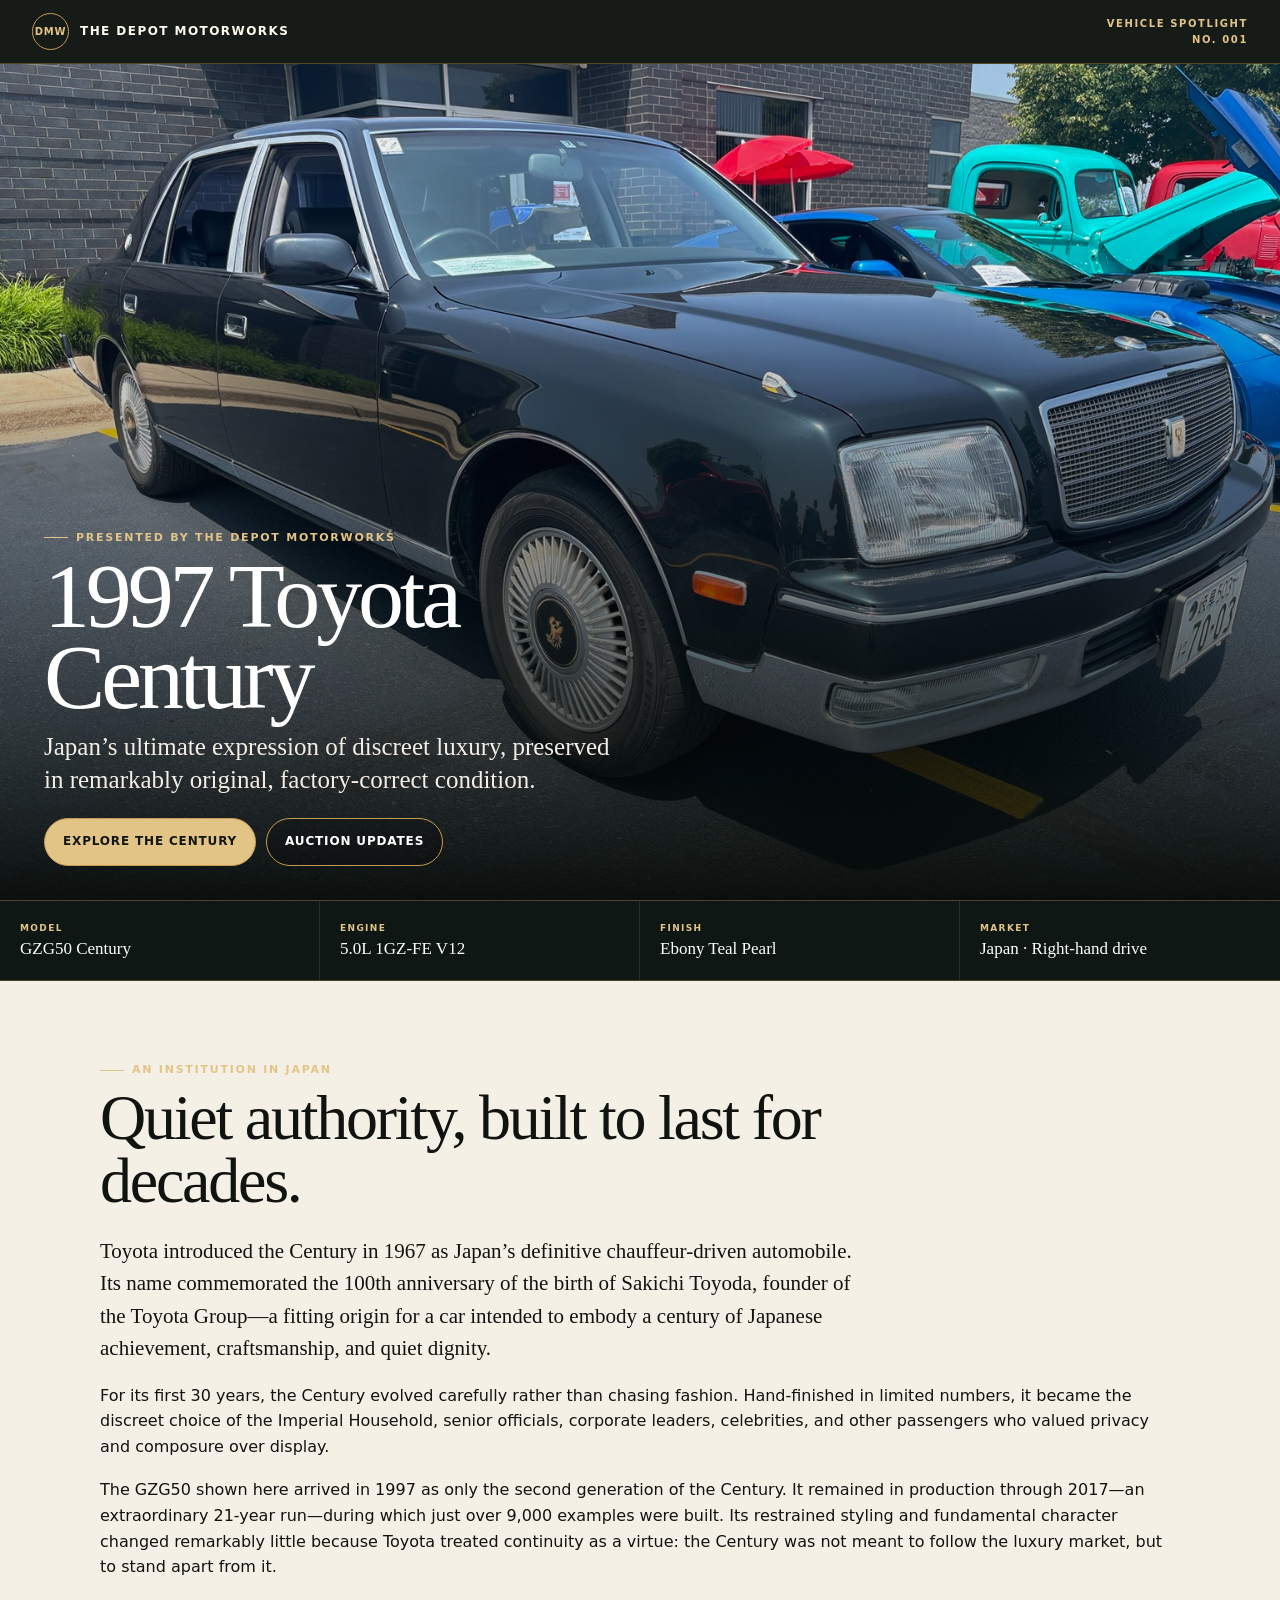
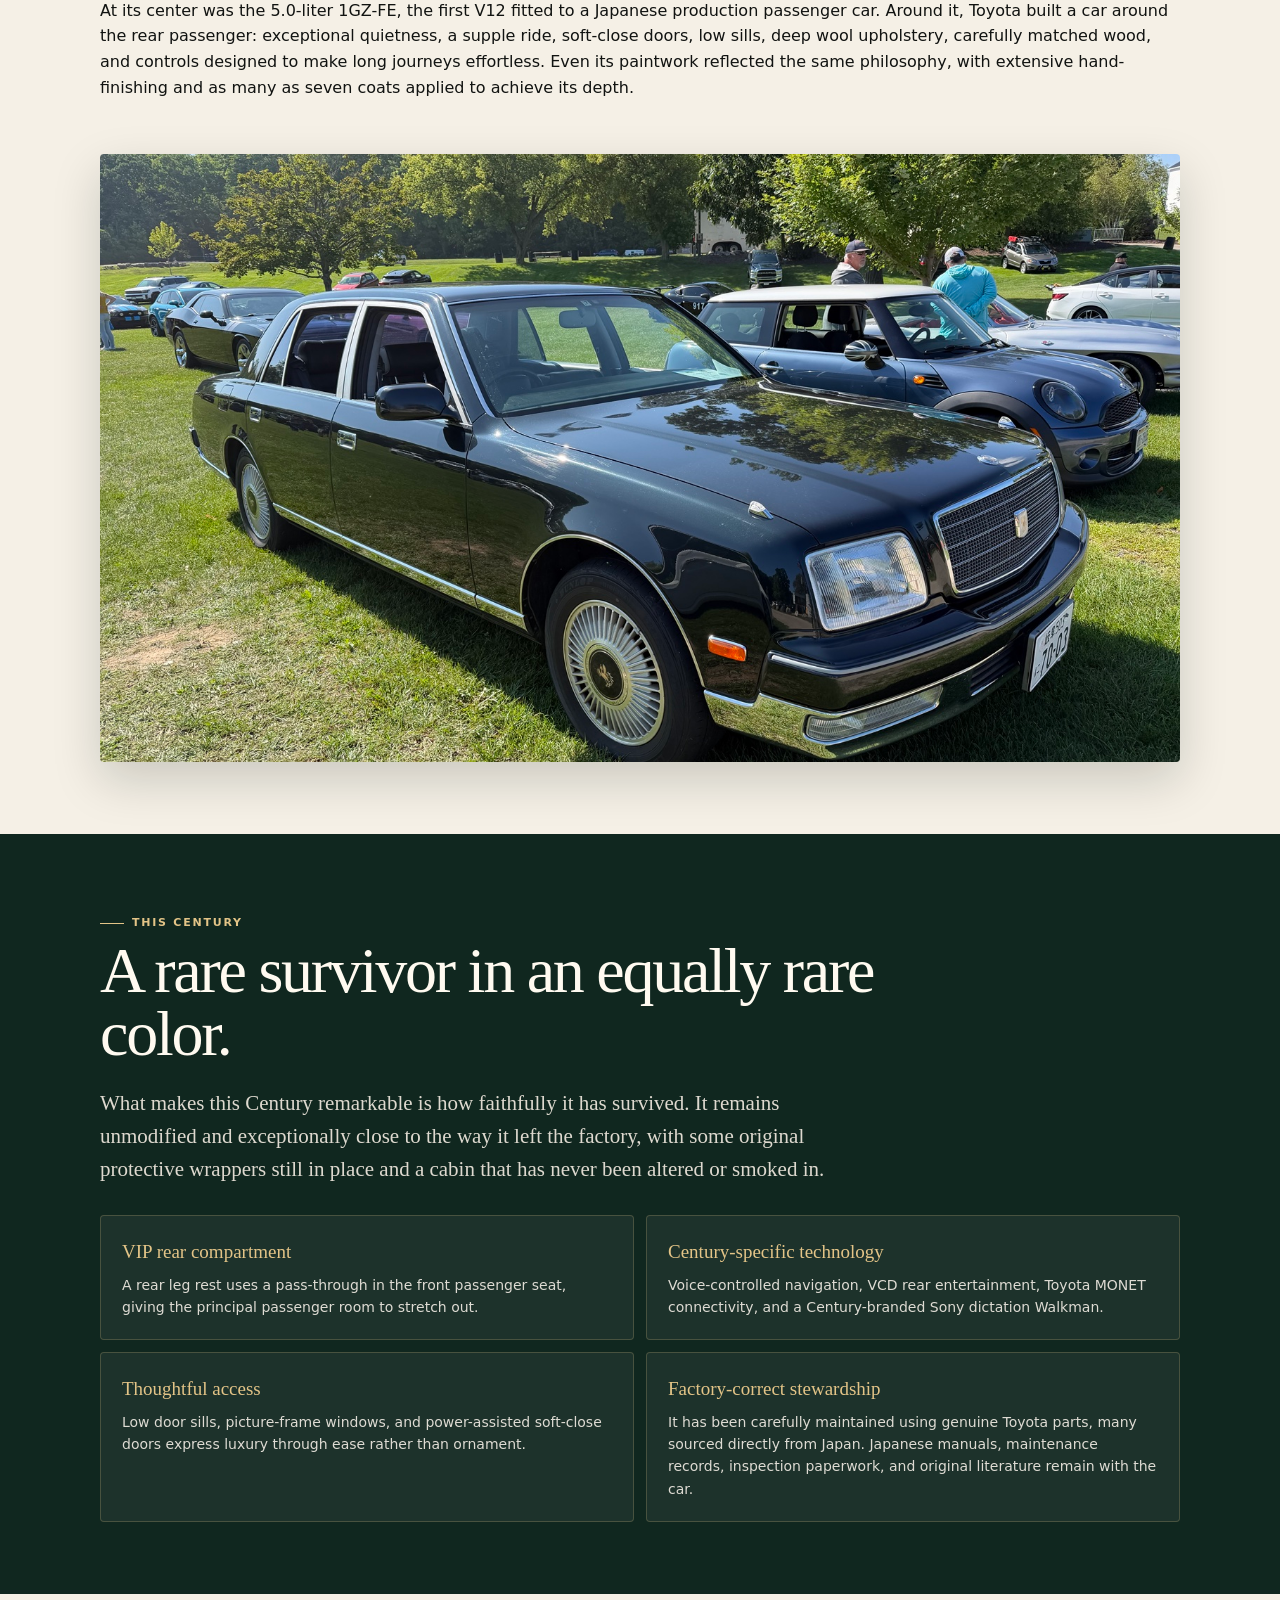
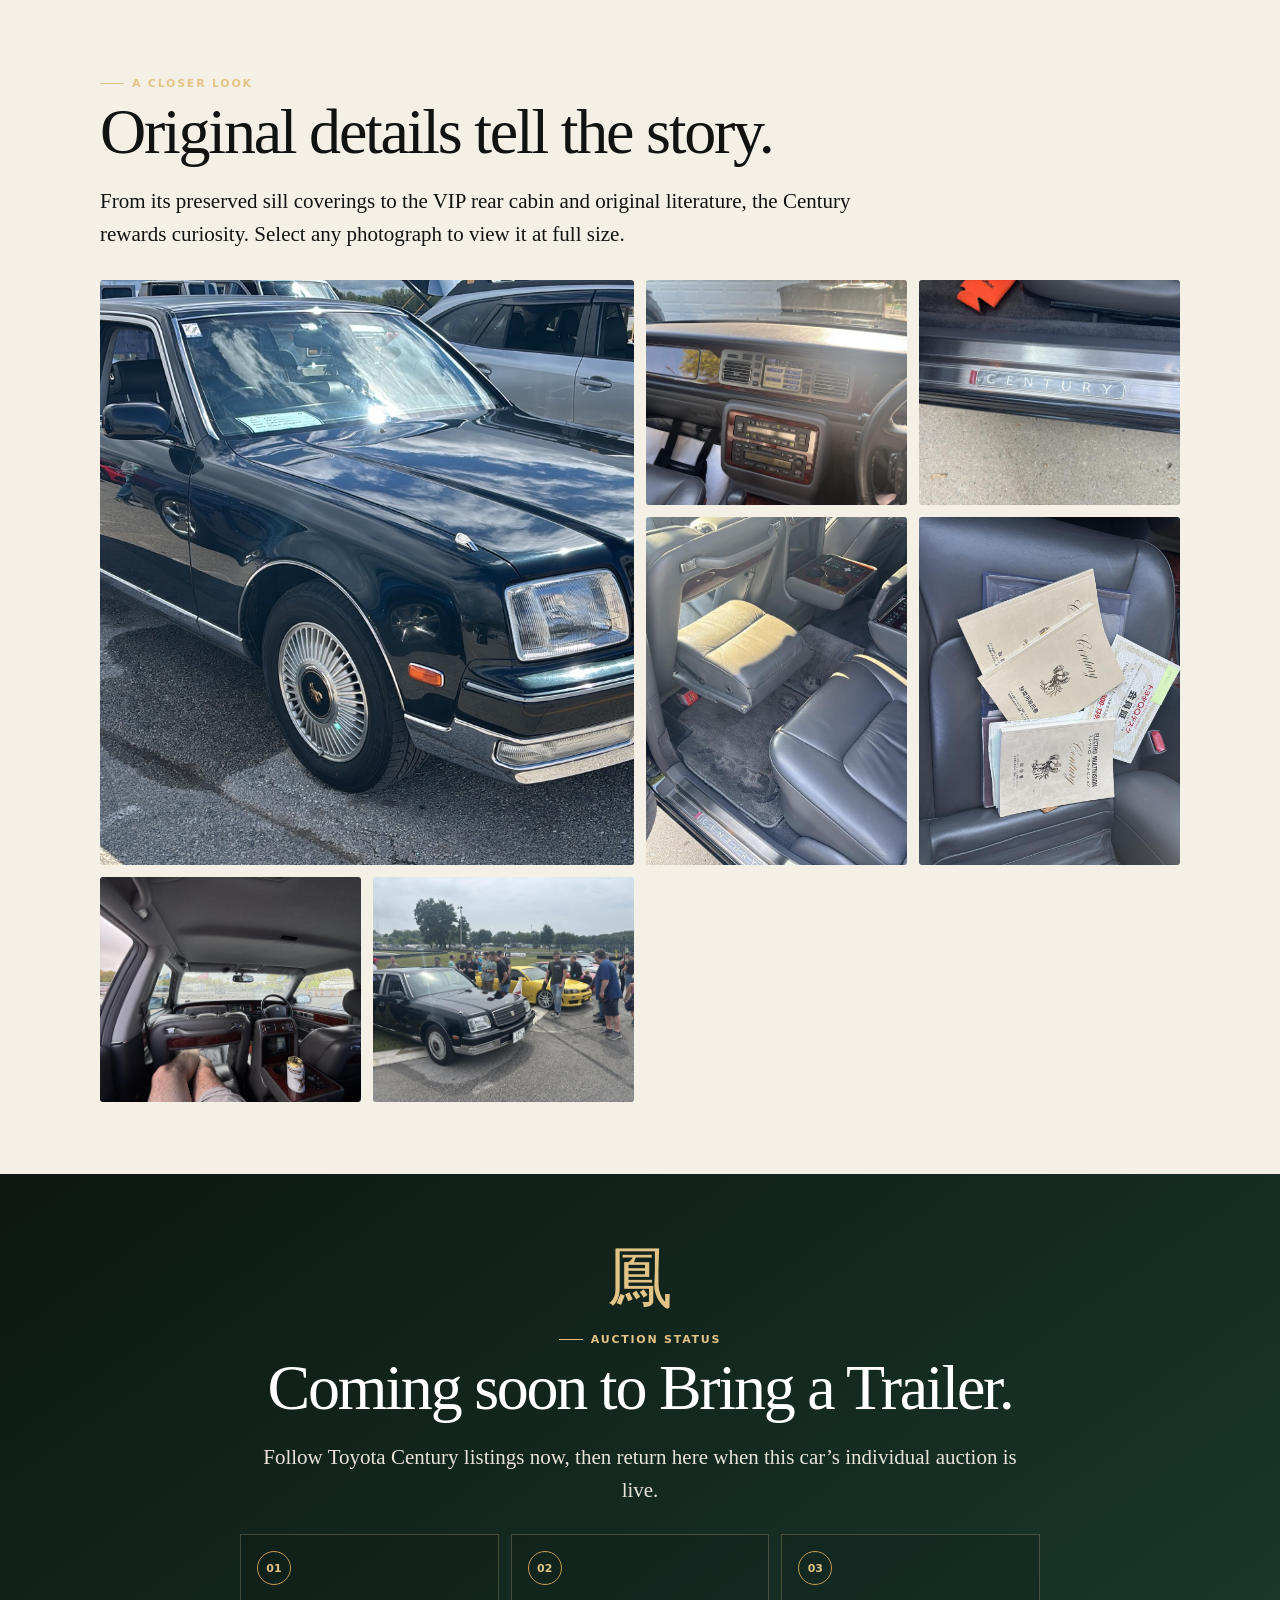
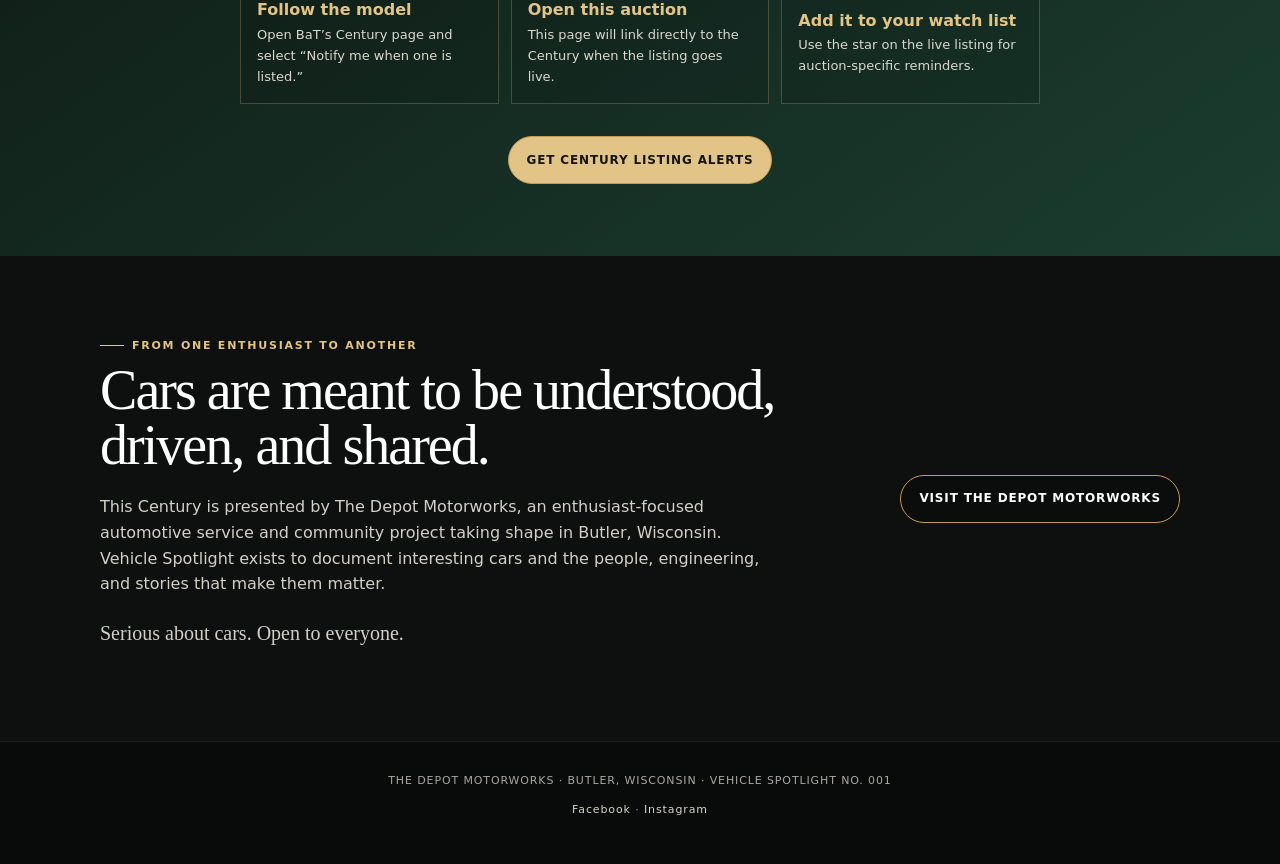
==== spotlight/century/index.html @ c9a22c34 "Add files via upload" ====
<!doctype html>
<html lang="en">
<head>
  <meta charset="utf-8">
  <meta name="viewport" content="width=device-width, initial-scale=1">
  <title>1997 Toyota Century | Depot Vehicle Spotlight</title>
  <meta name="description" content="A remarkably preserved 1997 Toyota Century GZG50 in Ebony Teal Pearl, presented by The Depot Motorworks.">
  <style>
    :root {
      --ink: #111311;
      --deep: #10271f;
      --green: #173a2d;
      --green-2: #285846;
      --gold: #c59a52;
      --gold-light: #e3c487;
      --paper: #f5f0e6;
      --cream: #fffaf0;
      --muted: #b9b5aa;
      --line: rgba(197,154,82,.34);
      --serif: Georgia, "Times New Roman", serif;
      --sans: Inter, ui-sans-serif, system-ui, -apple-system, BlinkMacSystemFont, "Segoe UI", sans-serif;
    }
    * { box-sizing: border-box; }
    html { scroll-behavior: smooth; }
    body { margin: 0; color: var(--ink); background: var(--paper); font-family: var(--sans); line-height: 1.6; }
    img { display: block; width: 100%; }
    a { color: inherit; }
    .topbar { position: sticky; top: 0; z-index: 20; display: flex; align-items: center; justify-content: space-between; gap: 16px; padding: 13px 18px; color: var(--cream); background: rgba(13,18,15,.96); border-bottom: 1px solid var(--line); backdrop-filter: blur(14px); }
    .brand { display: flex; align-items: center; gap: 11px; text-decoration: none; }
    .brand-mark { display: grid; place-items: center; width: 37px; height: 37px; border: 1px solid var(--gold); border-radius: 50%; color: var(--gold-light); font-size: 10px; font-weight: 900; letter-spacing: .08em; }
    .brand-name { font-size: 12px; font-weight: 850; letter-spacing: .12em; }
    .issue { color: var(--gold-light); font-size: 10px; font-weight: 800; letter-spacing: .16em; text-align: right; }
    .hero { position: relative; min-height: calc(100svh - 64px); display: grid; align-items: end; overflow: hidden; color: white; background: var(--deep); }
    .hero::before { content: ""; position: absolute; inset: 0; background: linear-gradient(180deg, rgba(5,9,7,.06) 24%, rgba(5,9,7,.42) 57%, rgba(5,9,7,.96) 100%); z-index: 1; }
    .hero-image { position: absolute; inset: 0; height: 100%; object-fit: cover; object-position: 57% center; }
    .hero-copy { position: relative; z-index: 2; width: min(100%, 760px); padding: 36px 20px 34px; }
    .eyebrow { display: inline-flex; gap: 8px; align-items: center; color: var(--gold-light); font-size: 11px; font-weight: 850; letter-spacing: .16em; text-transform: uppercase; }
    .eyebrow::before { content: ""; width: 24px; height: 1px; background: currentColor; }
    h1 { margin: 10px 0 12px; max-width: 680px; font-family: var(--serif); font-size: clamp(52px, 16vw, 92px); font-weight: 500; line-height: .88; letter-spacing: -.045em; }
    .hero-deck { margin: 0 0 22px; max-width: 590px; color: #f2eee5; font-family: var(--serif); font-size: clamp(18px, 5.1vw, 25px); line-height: 1.32; }
    .hero-actions { display: flex; flex-wrap: wrap; gap: 10px; }
    .button { display: inline-flex; min-height: 48px; align-items: center; justify-content: center; padding: 12px 18px; border: 1px solid var(--gold); border-radius: 999px; text-decoration: none; font-size: 12px; font-weight: 850; letter-spacing: .07em; text-transform: uppercase; }
    .button.primary { color: #121612; background: var(--gold-light); }
    .button.secondary { color: white; background: rgba(0,0,0,.22); }
    .quick-facts { display: grid; grid-template-columns: repeat(2, 1fr); background: #0e1713; color: white; border-top: 1px solid var(--line); border-bottom: 1px solid var(--line); }
    .fact { padding: 20px; border-right: 1px solid rgba(255,255,255,.1); border-bottom: 1px solid rgba(255,255,255,.1); }
    .fact:nth-child(even) { border-right: 0; }
    .fact span { display: block; color: var(--gold-light); font-size: 9px; font-weight: 850; letter-spacing: .15em; text-transform: uppercase; }
    .fact strong { display: block; margin-top: 4px; font-family: var(--serif); font-size: 17px; font-weight: 500; line-height: 1.2; }
    .section { padding: 72px 20px; }
    .section-inner { width: min(100%, 1080px); margin: 0 auto; }
    .section h2 { margin: 8px 0 22px; max-width: 780px; font-family: var(--serif); font-size: clamp(36px, 10vw, 64px); font-weight: 500; line-height: .98; letter-spacing: -.035em; }
    .lead { max-width: 760px; font-family: var(--serif); font-size: 21px; line-height: 1.55; }
    .story-grid { display: grid; gap: 26px; }
    .story-copy p { margin: 0 0 18px; }
    .story-image { min-height: 0; height: auto; aspect-ratio: 16 / 9; object-fit: cover; object-position: 60% center; border-radius: 4px; box-shadow: 0 18px 48px rgba(11,21,16,.18); }
    .deep-section { color: var(--cream); background: var(--deep); }
    .deep-section .lead { color: #ded9cf; }
    .details { display: grid; gap: 12px; margin-top: 30px; }
    .detail-card { padding: 21px; background: rgba(255,255,255,.055); border: 1px solid rgba(227,196,135,.22); border-radius: 4px; }
    .detail-card strong { display: block; margin-bottom: 6px; color: var(--gold-light); font-family: var(--serif); font-size: 19px; font-weight: 500; }
    .detail-card p { margin: 0; color: #dedbd3; font-size: 14px; }
    .gallery { display: grid; grid-template-columns: repeat(2, 1fr); gap: 8px; margin-top: 30px; }
    .gallery a { position: relative; min-height: 175px; overflow: hidden; background: #d6d0c5; border-radius: 3px; }
    .gallery img { height: 100%; min-height: 175px; object-fit: cover; transition: transform .35s ease; }
    .gallery a:first-child { grid-column: 1 / -1; min-height: 275px; }
    .gallery a:first-child img { min-height: 275px; }
    .gallery a:hover img { transform: scale(1.025); }
    .auction { text-align: center; color: white; background: linear-gradient(145deg, #0d1712, #1b3d30); }
    .phoenix { margin: 0 auto 10px; color: var(--gold-light); font-family: var(--serif); font-size: 66px; line-height: 1; }
    .auction h2 { margin-inline: auto; }
    .auction .lead { margin-inline: auto; color: #e9e4da; }
    .steps { display: grid; gap: 12px; margin: 28px auto 32px; max-width: 800px; text-align: left; }
    .step { display: grid; grid-template-columns: 38px 1fr; gap: 12px; padding: 16px; border: 1px solid rgba(227,196,135,.25); background: rgba(0,0,0,.12); }
    .step-num { display: grid; place-items: center; width: 34px; height: 34px; color: var(--gold-light); border: 1px solid var(--gold); border-radius: 50%; font-size: 11px; font-weight: 850; }
    .step strong { display: block; color: var(--gold-light); }
    .step p { margin: 2px 0 0; color: #ddd8cf; font-size: 13px; }
    .about { color: white; background: #0d100e; }
    .about-grid { display: grid; gap: 24px; align-items: center; }
    .about h2 { font-size: clamp(35px, 9vw, 56px); }
    .about p { max-width: 680px; color: #d4d0c8; }
    .creed { color: var(--gold-light); font-family: var(--serif); font-size: 20px; }
    footer { padding: 30px 20px 45px; text-align: center; color: #aaa89f; background: #090b0a; border-top: 1px solid rgba(255,255,255,.08); font-size: 11px; letter-spacing: .08em; }
    .spotlight-social { margin-top: 12px; }
    .spotlight-social a { color: #d8d4c7; text-decoration: none; }
    .spotlight-social a:hover, .spotlight-social a:focus-visible { color: #fff; text-decoration: underline; }
    @media (min-width: 720px) {
      .topbar { padding-inline: 32px; }
      .hero-copy, .section { padding-left: 44px; padding-right: 44px; }
      .quick-facts { grid-template-columns: repeat(4, 1fr); }
      .fact { border-bottom: 0; }
      .fact:nth-child(even) { border-right: 1px solid rgba(255,255,255,.1); }
      .fact:last-child { border-right: 0; }
      .story-grid { grid-template-columns: 1fr; gap: 36px; }
      .details { grid-template-columns: repeat(2, 1fr); }
      .gallery { grid-template-columns: repeat(4, 1fr); gap: 12px; }
      .gallery a { min-height: 225px; }
      .gallery img { min-height: 225px; }
      .gallery a:first-child { grid-column: span 2; grid-row: span 2; min-height: 462px; }
      .gallery a:first-child img { min-height: 462px; }
      .steps { grid-template-columns: repeat(3, 1fr); }
      .step { grid-template-columns: 1fr; }
      .about-grid { grid-template-columns: 1fr auto; }
    }
  </style>
  <link rel="canonical" href="https://thedepotmotorworks.com/spotlight/century/">
  <meta property="og:url" content="https://thedepotmotorworks.com/spotlight/century/">
</head>
<body id="top">
  <header class="topbar">
    <a class="brand" href="https://thedepotmotorworks.com/" aria-label="The Depot Motorworks home">
      <span class="brand-mark">DMW</span>
      <span class="brand-name">THE DEPOT MOTORWORKS</span>
    </a>
    <span class="issue">VEHICLE SPOTLIGHT<br>NO. 001</span>
  </header>

  <main>
    <section class="hero" aria-labelledby="hero-title">
      <img class="hero-image" src="assets/IMG_4057.jpeg" alt="1997 Toyota Century in Ebony Teal Pearl at a community car gathering" fetchpriority="high">
      <div class="hero-copy">
        <span class="eyebrow">Presented by The Depot Motorworks</span>
        <h1 id="hero-title">1997 Toyota Century</h1>
        <p class="hero-deck">Japan’s ultimate expression of discreet luxury, preserved in remarkably original, factory-correct condition.</p>
        <div class="hero-actions">
          <a class="button primary" href="#gallery">Explore the Century</a>
          <a class="button secondary" href="#auction">Auction updates</a>
        </div>
      </div>
    </section>

    <section class="quick-facts" aria-label="Vehicle highlights">
      <div class="fact"><span>Model</span><strong>GZG50 Century</strong></div>
      <div class="fact"><span>Engine</span><strong>5.0L 1GZ-FE V12</strong></div>
      <div class="fact"><span>Finish</span><strong>Ebony Teal Pearl</strong></div>
      <div class="fact"><span>Market</span><strong>Japan · Right-hand drive</strong></div>
    </section>

    <section class="section">
      <div class="section-inner story-grid">
        <div class="story-copy">
          <span class="eyebrow">An institution in Japan</span>
          <h2>Quiet authority, built to last for decades.</h2>
          <p class="lead">Toyota introduced the Century in 1967 as Japan’s definitive chauffeur-driven automobile. Its name commemorated the 100th anniversary of the birth of Sakichi Toyoda, founder of the Toyota Group—a fitting origin for a car intended to embody a century of Japanese achievement, craftsmanship, and quiet dignity.</p>
          <p>For its first 30 years, the Century evolved carefully rather than chasing fashion. Hand-finished in limited numbers, it became the discreet choice of the Imperial Household, senior officials, corporate leaders, celebrities, and other passengers who valued privacy and composure over display.</p>
          <p>The GZG50 shown here arrived in 1997 as only the second generation of the Century. It remained in production through 2017—an extraordinary 21-year run—during which just over 9,000 examples were built. Its restrained styling and fundamental character changed remarkably little because Toyota treated continuity as a virtue: the Century was not meant to follow the luxury market, but to stand apart from it.</p>
          <p>At its center was the 5.0-liter 1GZ-FE, the first V12 fitted to a Japanese production passenger car. Around it, Toyota built a car around the rear passenger: exceptional quietness, a supple ride, soft-close doors, low sills, deep wool upholstery, carefully matched wood, and controls designed to make long journeys effortless. Even its paintwork reflected the same philosophy, with extensive hand-finishing and as many as seven coats applied to achieve its depth.</p>
        </div>
        <img class="story-image" src="assets/IMG_5547(1).jpeg" alt="Front three-quarter view of the Ebony Teal Pearl Toyota Century shared among enthusiasts" loading="lazy">
      </div>
    </section>

    <section class="section deep-section">
      <div class="section-inner">
        <span class="eyebrow">This Century</span>
        <h2>A rare survivor in an equally rare color.</h2>
        <p class="lead">What makes this Century remarkable is how faithfully it has survived. It remains unmodified and exceptionally close to the way it left the factory, with some original protective wrappers still in place and a cabin that has never been altered or smoked in.</p>
        <div class="details">
          <article class="detail-card"><strong>VIP rear compartment</strong><p>A rear leg rest uses a pass-through in the front passenger seat, giving the principal passenger room to stretch out.</p></article>
          <article class="detail-card"><strong>Century-specific technology</strong><p>Voice-controlled navigation, VCD rear entertainment, Toyota MONET connectivity, and a Century-branded Sony dictation Walkman.</p></article>
          <article class="detail-card"><strong>Thoughtful access</strong><p>Low door sills, picture-frame windows, and power-assisted soft-close doors express luxury through ease rather than ornament.</p></article>
          <article class="detail-card"><strong>Factory-correct stewardship</strong><p>It has been carefully maintained using genuine Toyota parts, many sourced directly from Japan. Japanese manuals, maintenance records, inspection paperwork, and original literature remain with the car.</p></article>
        </div>
      </div>
    </section>

    <section class="section" id="gallery">
      <div class="section-inner">
        <span class="eyebrow">A closer look</span>
        <h2>Original details tell the story.</h2>
        <p class="lead">From its preserved sill coverings to the VIP rear cabin and original literature, the Century rewards curiosity. Select any photograph to view it at full size.</p>
        <div class="gallery">
          <a href="assets/8BC17B94-C4DE-48FC-9336-C5D8B65988B4.jpeg"><img src="assets/8BC17B94-C4DE-48FC-9336-C5D8B65988B4.jpeg" alt="Ebony Teal Pearl Toyota Century exterior" loading="lazy"></a>
          <a href="assets/dashboard-controls.jpeg"><img src="assets/dashboard-controls.jpeg" alt="Original Toyota Century right-hand-drive dashboard and controls" loading="lazy"></a>
          <a href="assets/century-door-sill.jpeg"><img src="assets/century-door-sill.jpeg" alt="Toyota Century door sill with original protective covering" loading="lazy"></a>
          <a href="assets/rear-cabin-vip-seat.jpeg"><img src="assets/rear-cabin-vip-seat.jpeg" alt="Toyota Century VIP rear cabin and passenger-seat pass-through" loading="lazy"></a>
          <a href="assets/original-documents.jpeg"><img src="assets/original-documents.jpeg" alt="Original Japanese Toyota Century books and documentation" loading="lazy"></a>
          <a href="assets/rear-passenger-view.jpeg"><img src="assets/rear-passenger-view.jpeg" alt="Forward view from the Toyota Century rear passenger compartment" loading="lazy"></a>
          <a href="assets/century-crowd.jpeg"><img src="assets/century-crowd.jpeg" alt="Enthusiasts gathered around the Toyota Century at an event" loading="lazy"></a>
        </div>
      </div>
    </section>

    <section class="section auction" id="auction">
      <div class="section-inner">
        <div class="phoenix" aria-hidden="true">鳳</div>
        <span class="eyebrow">Auction status</span>
        <h2>Coming soon to Bring a Trailer.</h2>
        <p class="lead">Follow Toyota Century listings now, then return here when this car’s individual auction is live.</p>
        <div class="steps">
          <div class="step"><span class="step-num">01</span><div><strong>Follow the model</strong><p>Open BaT’s Century page and select “Notify me when one is listed.”</p></div></div>
          <div class="step"><span class="step-num">02</span><div><strong>Open this auction</strong><p>This page will link directly to the Century when the listing goes live.</p></div></div>
          <div class="step"><span class="step-num">03</span><div><strong>Add it to your watch list</strong><p>Use the star on the live listing for auction-specific reminders.</p></div></div>
        </div>
        <a class="button primary" href="https://bringatrailer.com/toyota/century/">Get Century listing alerts</a>
      </div>
    </section>

    <section class="section about">
      <div class="section-inner about-grid">
        <div>
          <span class="eyebrow">From one enthusiast to another</span>
          <h2>Cars are meant to be understood, driven, and shared.</h2>
          <p>This Century is presented by The Depot Motorworks, an enthusiast-focused automotive service and community project taking shape in Butler, Wisconsin. Vehicle Spotlight exists to document interesting cars and the people, engineering, and stories that make them matter.</p>
          <p class="creed">Serious about cars. Open to everyone.</p>
        </div>
        <a class="button secondary" href="https://thedepotmotorworks.com/">Visit The Depot Motorworks</a>
      </div>
    </section>
  </main>

  <footer>THE DEPOT MOTORWORKS · BUTLER, WISCONSIN · VEHICLE SPOTLIGHT NO. 001<div class="spotlight-social"><a href="https://www.facebook.com/profile.php?id=61592603219279" target="_blank" rel="noopener noreferrer" aria-label="The Depot Motorworks on Facebook">Facebook</a><span aria-hidden="true"> · </span><a href="https://www.instagram.com/thedepotmotorworks/" target="_blank" rel="noopener noreferrer" aria-label="The Depot Motorworks on Instagram">Instagram</a></div></footer>
</body>
</html>
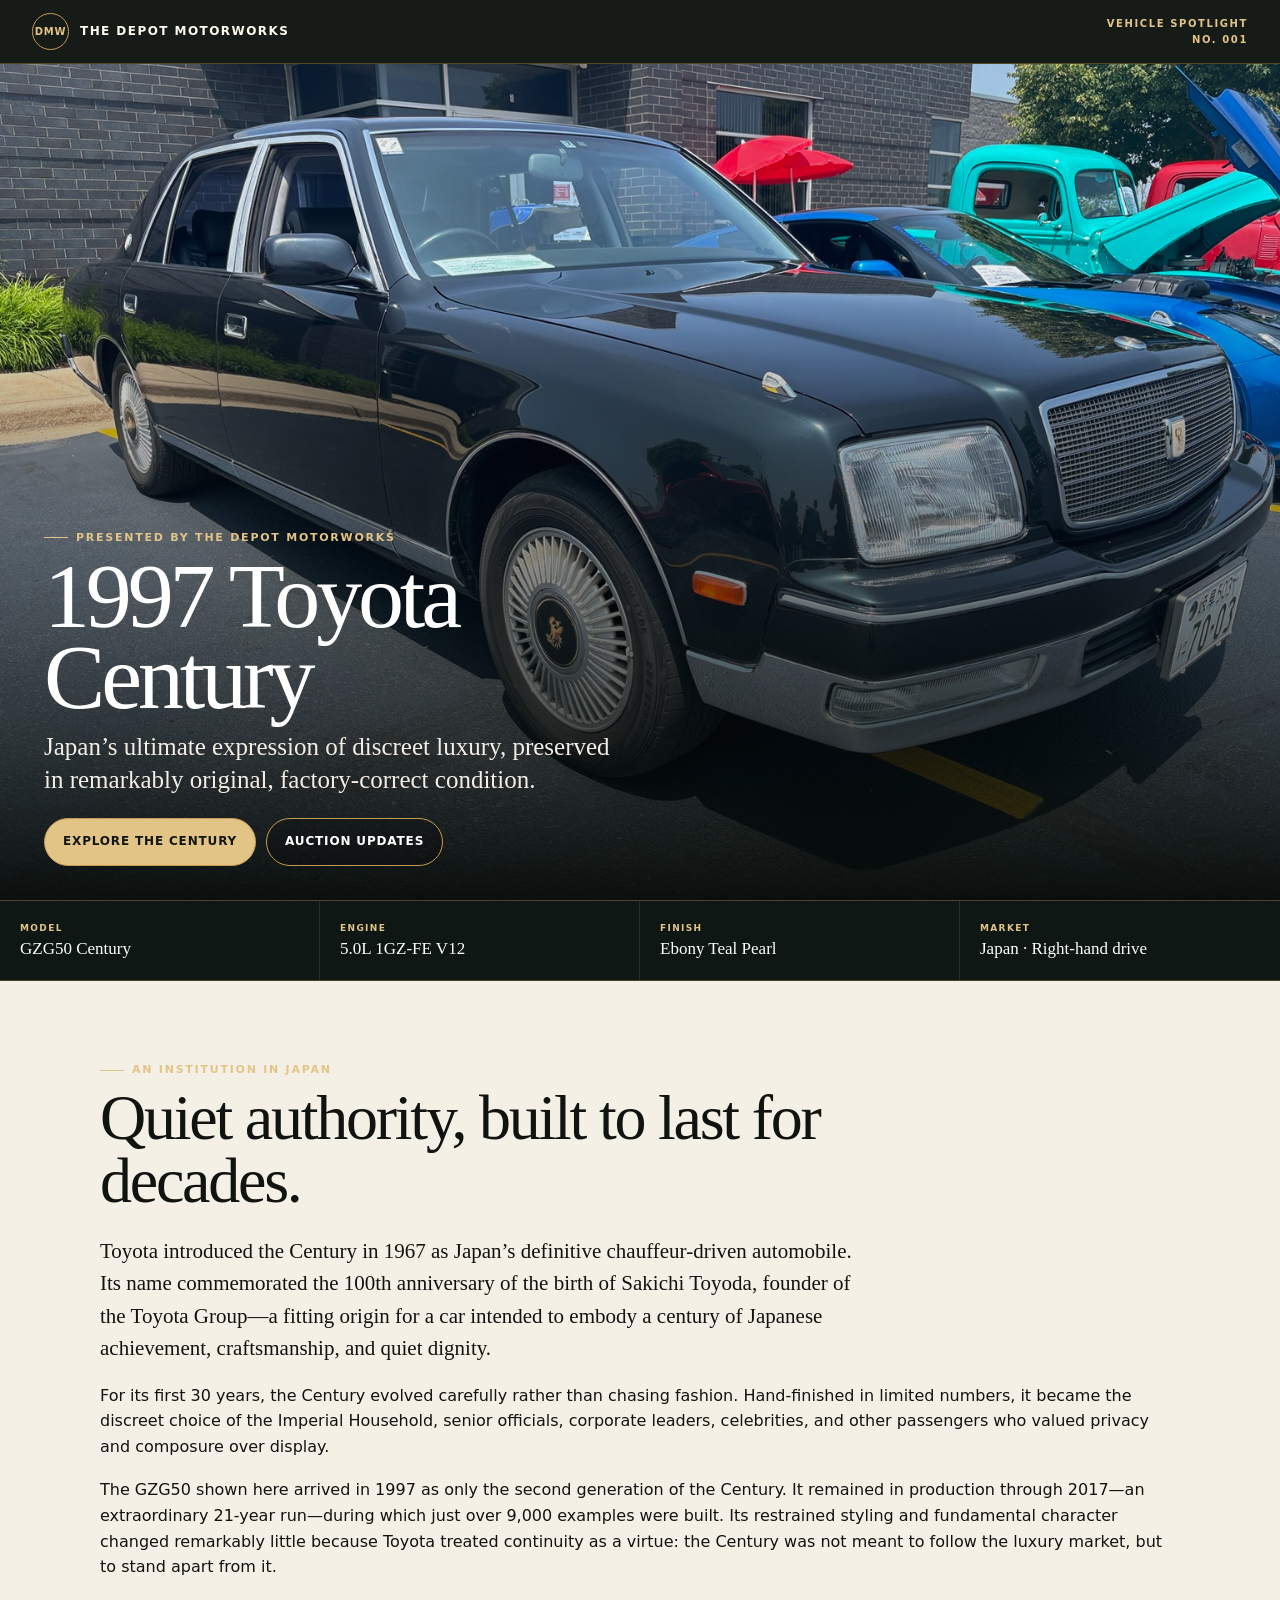
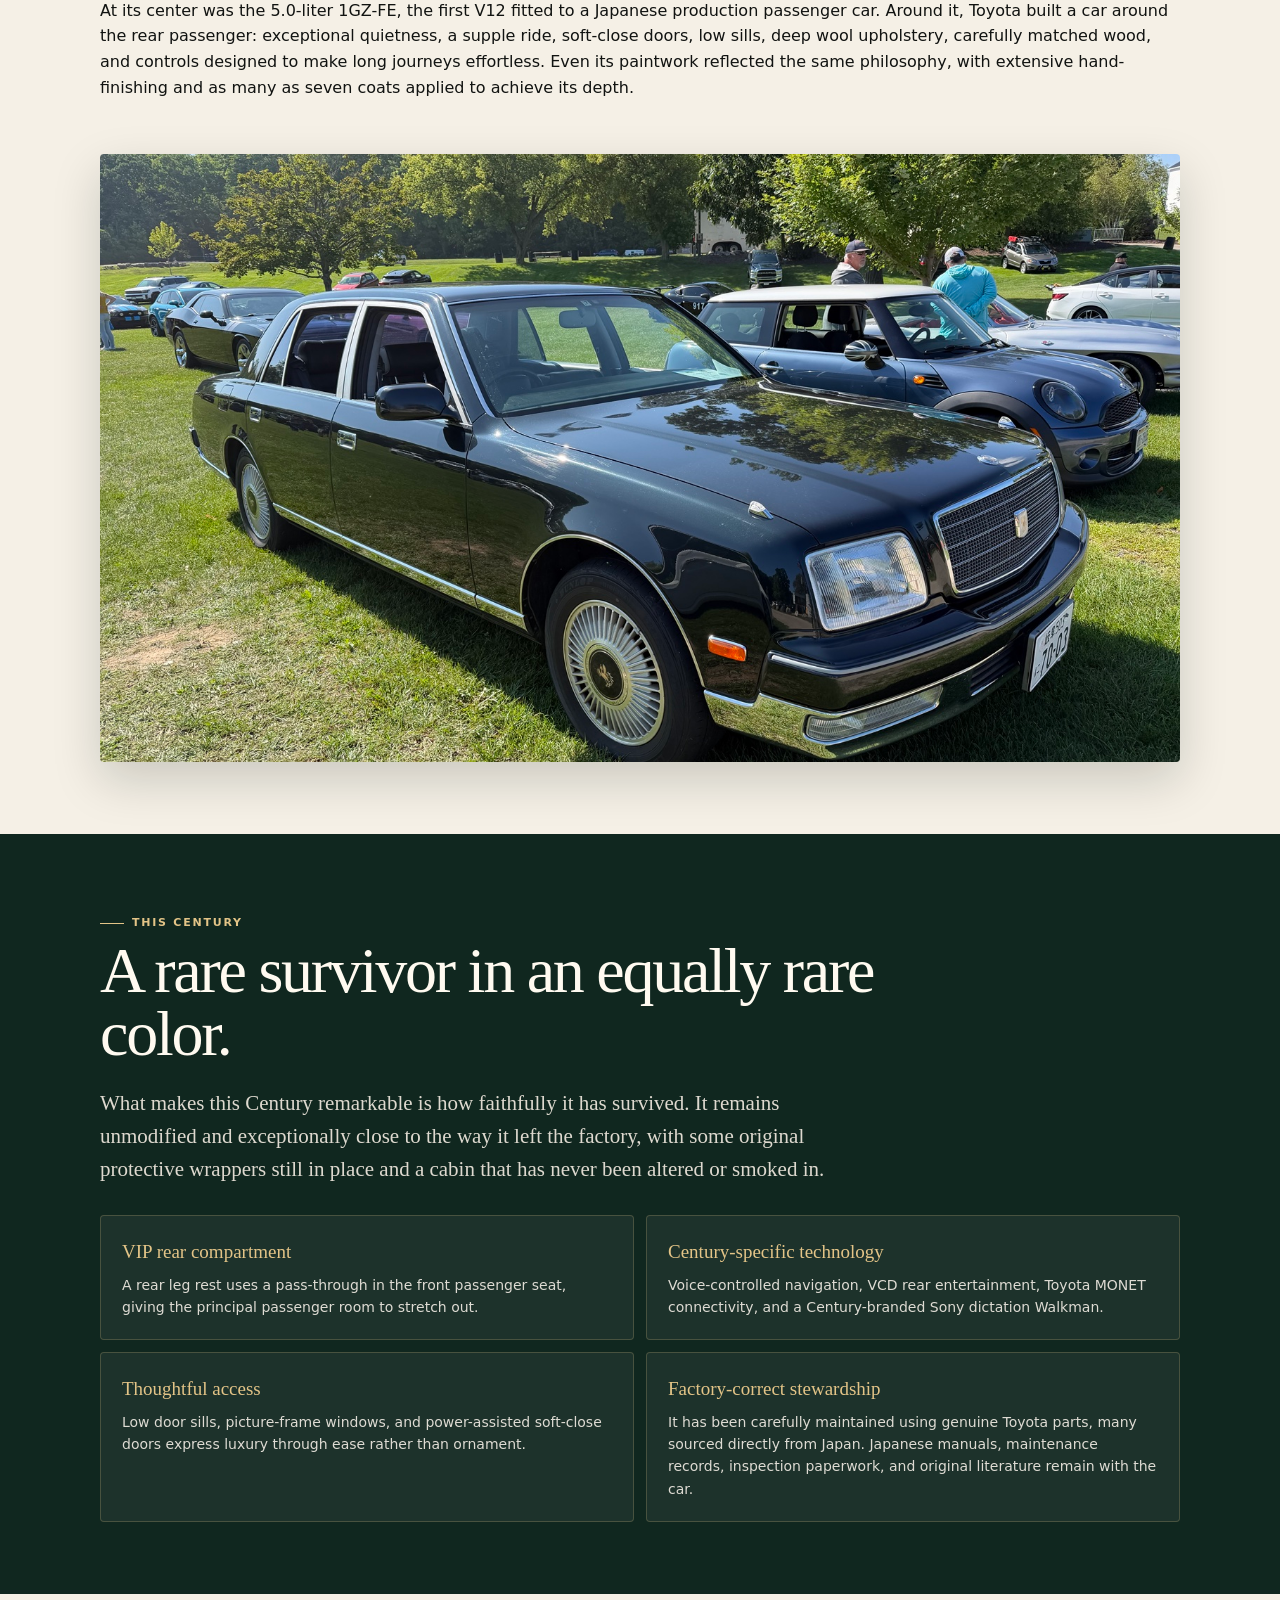
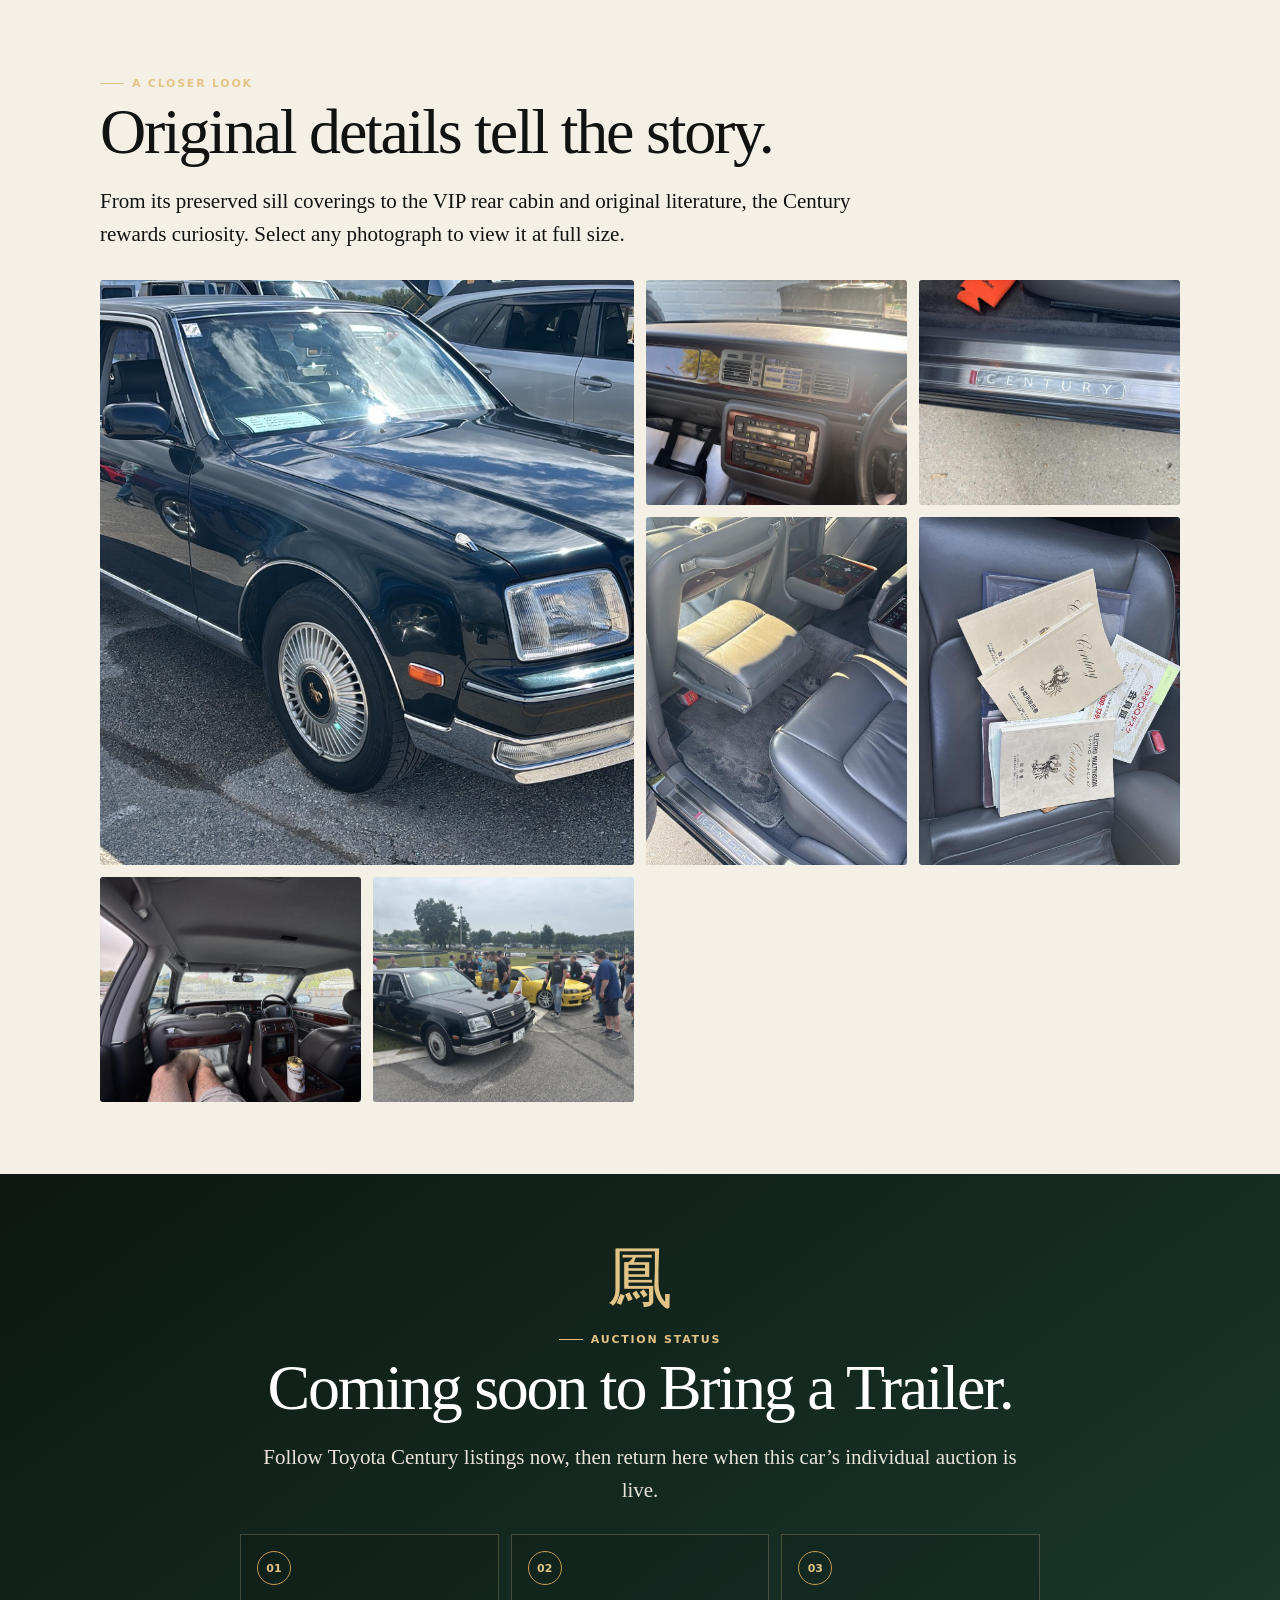
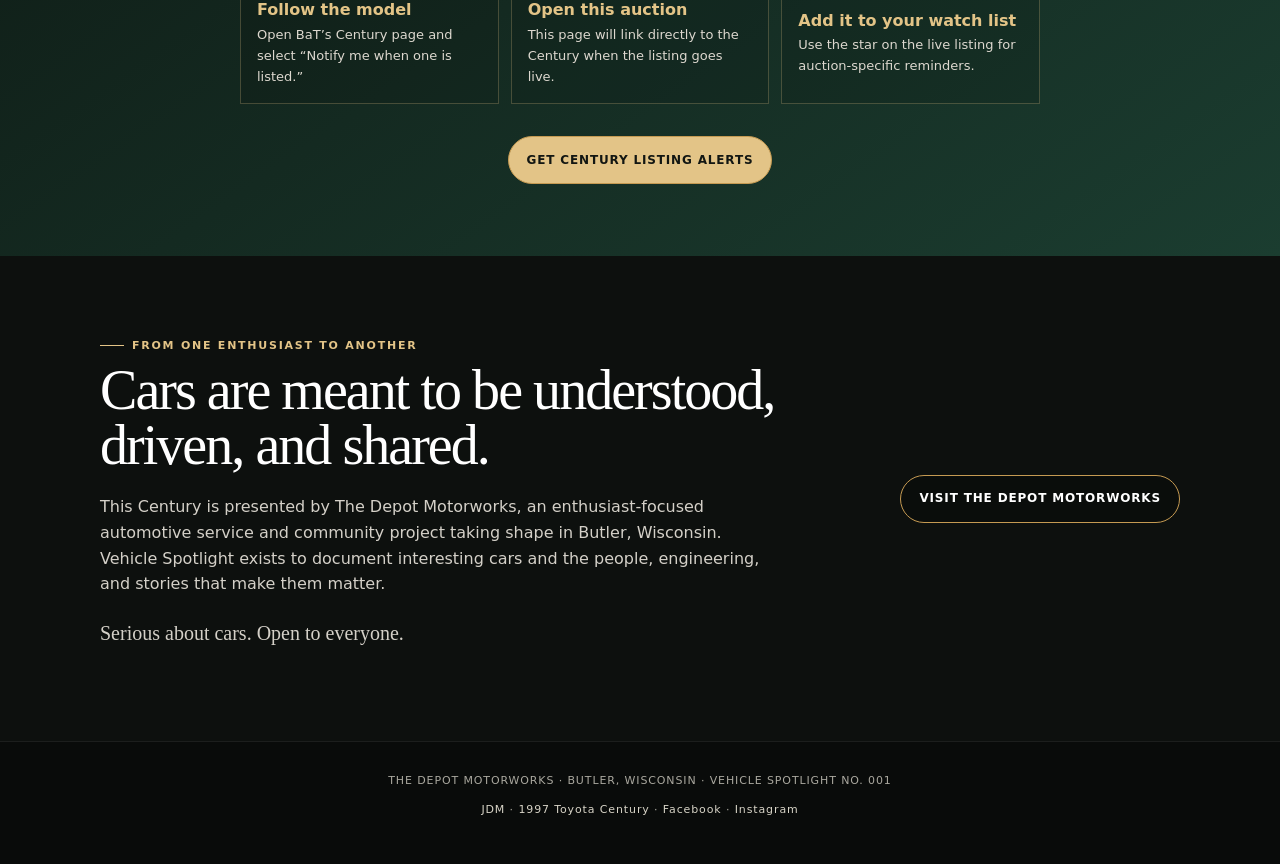
==== commit 9caf32e2: "Fix 404s, spotlight assets, image weight, and share metadata. Unknown URLs now have a real 404 page " ====
--- a/spotlight/century/index.html
+++ b/spotlight/century/index.html
@@ -1,214 +1,223 @@
-<!doctype html>
-<html lang="en">
-<head>
-  <meta charset="utf-8">
-  <meta name="viewport" content="width=device-width, initial-scale=1">
-  <title>1997 Toyota Century | Depot Vehicle Spotlight</title>
-  <meta name="description" content="A remarkably preserved 1997 Toyota Century GZG50 in Ebony Teal Pearl, presented by The Depot Motorworks.">
-  <style>
-    :root {
-      --ink: #111311;
-      --deep: #10271f;
-      --green: #173a2d;
-      --green-2: #285846;
-      --gold: #c59a52;
-      --gold-light: #e3c487;
-      --paper: #f5f0e6;
-      --cream: #fffaf0;
-      --muted: #b9b5aa;
-      --line: rgba(197,154,82,.34);
-      --serif: Georgia, "Times New Roman", serif;
-      --sans: Inter, ui-sans-serif, system-ui, -apple-system, BlinkMacSystemFont, "Segoe UI", sans-serif;
-    }
-    * { box-sizing: border-box; }
-    html { scroll-behavior: smooth; }
-    body { margin: 0; color: var(--ink); background: var(--paper); font-family: var(--sans); line-height: 1.6; }
-    img { display: block; width: 100%; }
-    a { color: inherit; }
-    .topbar { position: sticky; top: 0; z-index: 20; display: flex; align-items: center; justify-content: space-between; gap: 16px; padding: 13px 18px; color: var(--cream); background: rgba(13,18,15,.96); border-bottom: 1px solid var(--line); backdrop-filter: blur(14px); }
-    .brand { display: flex; align-items: center; gap: 11px; text-decoration: none; }
-    .brand-mark { display: grid; place-items: center; width: 37px; height: 37px; border: 1px solid var(--gold); border-radius: 50%; color: var(--gold-light); font-size: 10px; font-weight: 900; letter-spacing: .08em; }
-    .brand-name { font-size: 12px; font-weight: 850; letter-spacing: .12em; }
-    .issue { color: var(--gold-light); font-size: 10px; font-weight: 800; letter-spacing: .16em; text-align: right; }
-    .hero { position: relative; min-height: calc(100svh - 64px); display: grid; align-items: end; overflow: hidden; color: white; background: var(--deep); }
-    .hero::before { content: ""; position: absolute; inset: 0; background: linear-gradient(180deg, rgba(5,9,7,.06) 24%, rgba(5,9,7,.42) 57%, rgba(5,9,7,.96) 100%); z-index: 1; }
-    .hero-image { position: absolute; inset: 0; height: 100%; object-fit: cover; object-position: 57% center; }
-    .hero-copy { position: relative; z-index: 2; width: min(100%, 760px); padding: 36px 20px 34px; }
-    .eyebrow { display: inline-flex; gap: 8px; align-items: center; color: var(--gold-light); font-size: 11px; font-weight: 850; letter-spacing: .16em; text-transform: uppercase; }
-    .eyebrow::before { content: ""; width: 24px; height: 1px; background: currentColor; }
-    h1 { margin: 10px 0 12px; max-width: 680px; font-family: var(--serif); font-size: clamp(52px, 16vw, 92px); font-weight: 500; line-height: .88; letter-spacing: -.045em; }
-    .hero-deck { margin: 0 0 22px; max-width: 590px; color: #f2eee5; font-family: var(--serif); font-size: clamp(18px, 5.1vw, 25px); line-height: 1.32; }
-    .hero-actions { display: flex; flex-wrap: wrap; gap: 10px; }
-    .button { display: inline-flex; min-height: 48px; align-items: center; justify-content: center; padding: 12px 18px; border: 1px solid var(--gold); border-radius: 999px; text-decoration: none; font-size: 12px; font-weight: 850; letter-spacing: .07em; text-transform: uppercase; }
-    .button.primary { color: #121612; background: var(--gold-light); }
-    .button.secondary { color: white; background: rgba(0,0,0,.22); }
-    .quick-facts { display: grid; grid-template-columns: repeat(2, 1fr); background: #0e1713; color: white; border-top: 1px solid var(--line); border-bottom: 1px solid var(--line); }
-    .fact { padding: 20px; border-right: 1px solid rgba(255,255,255,.1); border-bottom: 1px solid rgba(255,255,255,.1); }
-    .fact:nth-child(even) { border-right: 0; }
-    .fact span { display: block; color: var(--gold-light); font-size: 9px; font-weight: 850; letter-spacing: .15em; text-transform: uppercase; }
-    .fact strong { display: block; margin-top: 4px; font-family: var(--serif); font-size: 17px; font-weight: 500; line-height: 1.2; }
-    .section { padding: 72px 20px; }
-    .section-inner { width: min(100%, 1080px); margin: 0 auto; }
-    .section h2 { margin: 8px 0 22px; max-width: 780px; font-family: var(--serif); font-size: clamp(36px, 10vw, 64px); font-weight: 500; line-height: .98; letter-spacing: -.035em; }
-    .lead { max-width: 760px; font-family: var(--serif); font-size: 21px; line-height: 1.55; }
-    .story-grid { display: grid; gap: 26px; }
-    .story-copy p { margin: 0 0 18px; }
-    .story-image { min-height: 0; height: auto; aspect-ratio: 16 / 9; object-fit: cover; object-position: 60% center; border-radius: 4px; box-shadow: 0 18px 48px rgba(11,21,16,.18); }
-    .deep-section { color: var(--cream); background: var(--deep); }
-    .deep-section .lead { color: #ded9cf; }
-    .details { display: grid; gap: 12px; margin-top: 30px; }
-    .detail-card { padding: 21px; background: rgba(255,255,255,.055); border: 1px solid rgba(227,196,135,.22); border-radius: 4px; }
-    .detail-card strong { display: block; margin-bottom: 6px; color: var(--gold-light); font-family: var(--serif); font-size: 19px; font-weight: 500; }
-    .detail-card p { margin: 0; color: #dedbd3; font-size: 14px; }
-    .gallery { display: grid; grid-template-columns: repeat(2, 1fr); gap: 8px; margin-top: 30px; }
-    .gallery a { position: relative; min-height: 175px; overflow: hidden; background: #d6d0c5; border-radius: 3px; }
-    .gallery img { height: 100%; min-height: 175px; object-fit: cover; transition: transform .35s ease; }
-    .gallery a:first-child { grid-column: 1 / -1; min-height: 275px; }
-    .gallery a:first-child img { min-height: 275px; }
-    .gallery a:hover img { transform: scale(1.025); }
-    .auction { text-align: center; color: white; background: linear-gradient(145deg, #0d1712, #1b3d30); }
-    .phoenix { margin: 0 auto 10px; color: var(--gold-light); font-family: var(--serif); font-size: 66px; line-height: 1; }
-    .auction h2 { margin-inline: auto; }
-    .auction .lead { margin-inline: auto; color: #e9e4da; }
-    .steps { display: grid; gap: 12px; margin: 28px auto 32px; max-width: 800px; text-align: left; }
-    .step { display: grid; grid-template-columns: 38px 1fr; gap: 12px; padding: 16px; border: 1px solid rgba(227,196,135,.25); background: rgba(0,0,0,.12); }
-    .step-num { display: grid; place-items: center; width: 34px; height: 34px; color: var(--gold-light); border: 1px solid var(--gold); border-radius: 50%; font-size: 11px; font-weight: 850; }
-    .step strong { display: block; color: var(--gold-light); }
-    .step p { margin: 2px 0 0; color: #ddd8cf; font-size: 13px; }
-    .about { color: white; background: #0d100e; }
-    .about-grid { display: grid; gap: 24px; align-items: center; }
-    .about h2 { font-size: clamp(35px, 9vw, 56px); }
-    .about p { max-width: 680px; color: #d4d0c8; }
-    .creed { color: var(--gold-light); font-family: var(--serif); font-size: 20px; }
-    footer { padding: 30px 20px 45px; text-align: center; color: #aaa89f; background: #090b0a; border-top: 1px solid rgba(255,255,255,.08); font-size: 11px; letter-spacing: .08em; }
-    .spotlight-social { margin-top: 12px; }
-    .spotlight-social a { color: #d8d4c7; text-decoration: none; }
-    .spotlight-social a:hover, .spotlight-social a:focus-visible { color: #fff; text-decoration: underline; }
-    @media (min-width: 720px) {
-      .topbar { padding-inline: 32px; }
-      .hero-copy, .section { padding-left: 44px; padding-right: 44px; }
-      .quick-facts { grid-template-columns: repeat(4, 1fr); }
-      .fact { border-bottom: 0; }
-      .fact:nth-child(even) { border-right: 1px solid rgba(255,255,255,.1); }
-      .fact:last-child { border-right: 0; }
-      .story-grid { grid-template-columns: 1fr; gap: 36px; }
-      .details { grid-template-columns: repeat(2, 1fr); }
-      .gallery { grid-template-columns: repeat(4, 1fr); gap: 12px; }
-      .gallery a { min-height: 225px; }
-      .gallery img { min-height: 225px; }
-      .gallery a:first-child { grid-column: span 2; grid-row: span 2; min-height: 462px; }
-      .gallery a:first-child img { min-height: 462px; }
-      .steps { grid-template-columns: repeat(3, 1fr); }
-      .step { grid-template-columns: 1fr; }
-      .about-grid { grid-template-columns: 1fr auto; }
-    }
-  </style>
-  <link rel="canonical" href="https://thedepotmotorworks.com/spotlight/century/">
-  <meta property="og:url" content="https://thedepotmotorworks.com/spotlight/century/">
-</head>
-<body id="top">
-  <header class="topbar">
-    <a class="brand" href="https://thedepotmotorworks.com/" aria-label="The Depot Motorworks home">
-      <span class="brand-mark">DMW</span>
-      <span class="brand-name">THE DEPOT MOTORWORKS</span>
-    </a>
-    <span class="issue">VEHICLE SPOTLIGHT<br>NO. 001</span>
-  </header>
-
-  <main>
-    <section class="hero" aria-labelledby="hero-title">
-      <img class="hero-image" src="assets/IMG_4057.jpeg" alt="1997 Toyota Century in Ebony Teal Pearl at a community car gathering" fetchpriority="high">
-      <div class="hero-copy">
-        <span class="eyebrow">Presented by The Depot Motorworks</span>
-        <h1 id="hero-title">1997 Toyota Century</h1>
-        <p class="hero-deck">Japan’s ultimate expression of discreet luxury, preserved in remarkably original, factory-correct condition.</p>
-        <div class="hero-actions">
-          <a class="button primary" href="#gallery">Explore the Century</a>
-          <a class="button secondary" href="#auction">Auction updates</a>
-        </div>
-      </div>
-    </section>
-
-    <section class="quick-facts" aria-label="Vehicle highlights">
-      <div class="fact"><span>Model</span><strong>GZG50 Century</strong></div>
-      <div class="fact"><span>Engine</span><strong>5.0L 1GZ-FE V12</strong></div>
-      <div class="fact"><span>Finish</span><strong>Ebony Teal Pearl</strong></div>
-      <div class="fact"><span>Market</span><strong>Japan · Right-hand drive</strong></div>
-    </section>
-
-    <section class="section">
-      <div class="section-inner story-grid">
-        <div class="story-copy">
-          <span class="eyebrow">An institution in Japan</span>
-          <h2>Quiet authority, built to last for decades.</h2>
-          <p class="lead">Toyota introduced the Century in 1967 as Japan’s definitive chauffeur-driven automobile. Its name commemorated the 100th anniversary of the birth of Sakichi Toyoda, founder of the Toyota Group—a fitting origin for a car intended to embody a century of Japanese achievement, craftsmanship, and quiet dignity.</p>
-          <p>For its first 30 years, the Century evolved carefully rather than chasing fashion. Hand-finished in limited numbers, it became the discreet choice of the Imperial Household, senior officials, corporate leaders, celebrities, and other passengers who valued privacy and composure over display.</p>
-          <p>The GZG50 shown here arrived in 1997 as only the second generation of the Century. It remained in production through 2017—an extraordinary 21-year run—during which just over 9,000 examples were built. Its restrained styling and fundamental character changed remarkably little because Toyota treated continuity as a virtue: the Century was not meant to follow the luxury market, but to stand apart from it.</p>
-          <p>At its center was the 5.0-liter 1GZ-FE, the first V12 fitted to a Japanese production passenger car. Around it, Toyota built a car around the rear passenger: exceptional quietness, a supple ride, soft-close doors, low sills, deep wool upholstery, carefully matched wood, and controls designed to make long journeys effortless. Even its paintwork reflected the same philosophy, with extensive hand-finishing and as many as seven coats applied to achieve its depth.</p>
-        </div>
-        <img class="story-image" src="assets/IMG_5547(1).jpeg" alt="Front three-quarter view of the Ebony Teal Pearl Toyota Century shared among enthusiasts" loading="lazy">
-      </div>
-    </section>
-
-    <section class="section deep-section">
-      <div class="section-inner">
-        <span class="eyebrow">This Century</span>
-        <h2>A rare survivor in an equally rare color.</h2>
-        <p class="lead">What makes this Century remarkable is how faithfully it has survived. It remains unmodified and exceptionally close to the way it left the factory, with some original protective wrappers still in place and a cabin that has never been altered or smoked in.</p>
-        <div class="details">
-          <article class="detail-card"><strong>VIP rear compartment</strong><p>A rear leg rest uses a pass-through in the front passenger seat, giving the principal passenger room to stretch out.</p></article>
-          <article class="detail-card"><strong>Century-specific technology</strong><p>Voice-controlled navigation, VCD rear entertainment, Toyota MONET connectivity, and a Century-branded Sony dictation Walkman.</p></article>
-          <article class="detail-card"><strong>Thoughtful access</strong><p>Low door sills, picture-frame windows, and power-assisted soft-close doors express luxury through ease rather than ornament.</p></article>
-          <article class="detail-card"><strong>Factory-correct stewardship</strong><p>It has been carefully maintained using genuine Toyota parts, many sourced directly from Japan. Japanese manuals, maintenance records, inspection paperwork, and original literature remain with the car.</p></article>
-        </div>
-      </div>
-    </section>
-
-    <section class="section" id="gallery">
-      <div class="section-inner">
-        <span class="eyebrow">A closer look</span>
-        <h2>Original details tell the story.</h2>
-        <p class="lead">From its preserved sill coverings to the VIP rear cabin and original literature, the Century rewards curiosity. Select any photograph to view it at full size.</p>
-        <div class="gallery">
-          <a href="assets/8BC17B94-C4DE-48FC-9336-C5D8B65988B4.jpeg"><img src="assets/8BC17B94-C4DE-48FC-9336-C5D8B65988B4.jpeg" alt="Ebony Teal Pearl Toyota Century exterior" loading="lazy"></a>
-          <a href="assets/dashboard-controls.jpeg"><img src="assets/dashboard-controls.jpeg" alt="Original Toyota Century right-hand-drive dashboard and controls" loading="lazy"></a>
-          <a href="assets/century-door-sill.jpeg"><img src="assets/century-door-sill.jpeg" alt="Toyota Century door sill with original protective covering" loading="lazy"></a>
-          <a href="assets/rear-cabin-vip-seat.jpeg"><img src="assets/rear-cabin-vip-seat.jpeg" alt="Toyota Century VIP rear cabin and passenger-seat pass-through" loading="lazy"></a>
-          <a href="assets/original-documents.jpeg"><img src="assets/original-documents.jpeg" alt="Original Japanese Toyota Century books and documentation" loading="lazy"></a>
-          <a href="assets/rear-passenger-view.jpeg"><img src="assets/rear-passenger-view.jpeg" alt="Forward view from the Toyota Century rear passenger compartment" loading="lazy"></a>
-          <a href="assets/century-crowd.jpeg"><img src="assets/century-crowd.jpeg" alt="Enthusiasts gathered around the Toyota Century at an event" loading="lazy"></a>
-        </div>
-      </div>
-    </section>
-
-    <section class="section auction" id="auction">
-      <div class="section-inner">
-        <div class="phoenix" aria-hidden="true">鳳</div>
-        <span class="eyebrow">Auction status</span>
-        <h2>Coming soon to Bring a Trailer.</h2>
-        <p class="lead">Follow Toyota Century listings now, then return here when this car’s individual auction is live.</p>
-        <div class="steps">
-          <div class="step"><span class="step-num">01</span><div><strong>Follow the model</strong><p>Open BaT’s Century page and select “Notify me when one is listed.”</p></div></div>
-          <div class="step"><span class="step-num">02</span><div><strong>Open this auction</strong><p>This page will link directly to the Century when the listing goes live.</p></div></div>
-          <div class="step"><span class="step-num">03</span><div><strong>Add it to your watch list</strong><p>Use the star on the live listing for auction-specific reminders.</p></div></div>
-        </div>
-        <a class="button primary" href="https://bringatrailer.com/toyota/century/">Get Century listing alerts</a>
-      </div>
-    </section>
-
-    <section class="section about">
-      <div class="section-inner about-grid">
-        <div>
-          <span class="eyebrow">From one enthusiast to another</span>
-          <h2>Cars are meant to be understood, driven, and shared.</h2>
-          <p>This Century is presented by The Depot Motorworks, an enthusiast-focused automotive service and community project taking shape in Butler, Wisconsin. Vehicle Spotlight exists to document interesting cars and the people, engineering, and stories that make them matter.</p>
-          <p class="creed">Serious about cars. Open to everyone.</p>
-        </div>
-        <a class="button secondary" href="https://thedepotmotorworks.com/">Visit The Depot Motorworks</a>
-      </div>
-    </section>
-  </main>
-
-  <footer>THE DEPOT MOTORWORKS · BUTLER, WISCONSIN · VEHICLE SPOTLIGHT NO. 001<div class="spotlight-social"><a href="https://www.facebook.com/profile.php?id=61592603219279" target="_blank" rel="noopener noreferrer" aria-label="The Depot Motorworks on Facebook">Facebook</a><span aria-hidden="true"> · </span><a href="https://www.instagram.com/thedepotmotorworks/" target="_blank" rel="noopener noreferrer" aria-label="The Depot Motorworks on Instagram">Instagram</a></div></footer>
-</body>
-</html>
+<!doctype html>
+<html lang="en">
+<head>
+  <meta charset="utf-8">
+  <meta name="viewport" content="width=device-width, initial-scale=1">
+  <title>1997 Toyota Century | Depot Vehicle Spotlight</title>
+  <meta name="description" content="A remarkably preserved 1997 Toyota Century GZG50 in Ebony Teal Pearl, presented by The Depot Motorworks.">
+  <style>
+    :root {
+      --ink: #111311;
+      --deep: #10271f;
+      --green: #173a2d;
+      --green-2: #285846;
+      --gold: #c59a52;
+      --gold-light: #e3c487;
+      --paper: #f5f0e6;
+      --cream: #fffaf0;
+      --muted: #b9b5aa;
+      --line: rgba(197,154,82,.34);
+      --serif: Georgia, "Times New Roman", serif;
+      --sans: Inter, ui-sans-serif, system-ui, -apple-system, BlinkMacSystemFont, "Segoe UI", sans-serif;
+    }
+    * { box-sizing: border-box; }
+    html { scroll-behavior: smooth; }
+    body { margin: 0; color: var(--ink); background: var(--paper); font-family: var(--sans); line-height: 1.6; }
+    img { display: block; width: 100%; }
+    a { color: inherit; }
+    .topbar { position: sticky; top: 0; z-index: 20; display: flex; align-items: center; justify-content: space-between; gap: 16px; padding: 13px 18px; color: var(--cream); background: rgba(13,18,15,.96); border-bottom: 1px solid var(--line); backdrop-filter: blur(14px); }
+    .brand { display: flex; align-items: center; gap: 11px; text-decoration: none; }
+    .brand-mark { display: grid; place-items: center; width: 37px; height: 37px; border: 1px solid var(--gold); border-radius: 50%; color: var(--gold-light); font-size: 10px; font-weight: 900; letter-spacing: .08em; }
+    .brand-name { font-size: 12px; font-weight: 850; letter-spacing: .12em; }
+    .issue { color: var(--gold-light); font-size: 10px; font-weight: 800; letter-spacing: .16em; text-align: right; }
+    .hero { position: relative; min-height: calc(100svh - 64px); display: grid; align-items: end; overflow: hidden; color: white; background: var(--deep); }
+    .hero::before { content: ""; position: absolute; inset: 0; background: linear-gradient(180deg, rgba(5,9,7,.06) 24%, rgba(5,9,7,.42) 57%, rgba(5,9,7,.96) 100%); z-index: 1; }
+    .hero-image { position: absolute; inset: 0; height: 100%; object-fit: cover; object-position: 57% center; }
+    .hero-copy { position: relative; z-index: 2; width: min(100%, 760px); padding: 36px 20px 34px; }
+    .eyebrow { display: inline-flex; gap: 8px; align-items: center; color: var(--gold-light); font-size: 11px; font-weight: 850; letter-spacing: .16em; text-transform: uppercase; }
+    .eyebrow::before { content: ""; width: 24px; height: 1px; background: currentColor; }
+    h1 { margin: 10px 0 12px; max-width: 680px; font-family: var(--serif); font-size: clamp(52px, 16vw, 92px); font-weight: 500; line-height: .88; letter-spacing: -.045em; }
+    .hero-deck { margin: 0 0 22px; max-width: 590px; color: #f2eee5; font-family: var(--serif); font-size: clamp(18px, 5.1vw, 25px); line-height: 1.32; }
+    .hero-actions { display: flex; flex-wrap: wrap; gap: 10px; }
+    .button { display: inline-flex; min-height: 48px; align-items: center; justify-content: center; padding: 12px 18px; border: 1px solid var(--gold); border-radius: 999px; text-decoration: none; font-size: 12px; font-weight: 850; letter-spacing: .07em; text-transform: uppercase; }
+    .button.primary { color: #121612; background: var(--gold-light); }
+    .button.secondary { color: white; background: rgba(0,0,0,.22); }
+    .quick-facts { display: grid; grid-template-columns: repeat(2, 1fr); background: #0e1713; color: white; border-top: 1px solid var(--line); border-bottom: 1px solid var(--line); }
+    .fact { padding: 20px; border-right: 1px solid rgba(255,255,255,.1); border-bottom: 1px solid rgba(255,255,255,.1); }
+    .fact:nth-child(even) { border-right: 0; }
+    .fact span { display: block; color: var(--gold-light); font-size: 9px; font-weight: 850; letter-spacing: .15em; text-transform: uppercase; }
+    .fact strong { display: block; margin-top: 4px; font-family: var(--serif); font-size: 17px; font-weight: 500; line-height: 1.2; }
+    .section { padding: 72px 20px; }
+    .section-inner { width: min(100%, 1080px); margin: 0 auto; }
+    .section h2 { margin: 8px 0 22px; max-width: 780px; font-family: var(--serif); font-size: clamp(36px, 10vw, 64px); font-weight: 500; line-height: .98; letter-spacing: -.035em; }
+    .lead { max-width: 760px; font-family: var(--serif); font-size: 21px; line-height: 1.55; }
+    .story-grid { display: grid; gap: 26px; }
+    .story-copy p { margin: 0 0 18px; }
+    .story-image { min-height: 0; height: auto; aspect-ratio: 16 / 9; object-fit: cover; object-position: 60% center; border-radius: 4px; box-shadow: 0 18px 48px rgba(11,21,16,.18); }
+    .deep-section { color: var(--cream); background: var(--deep); }
+    .deep-section .lead { color: #ded9cf; }
+    .details { display: grid; gap: 12px; margin-top: 30px; }
+    .detail-card { padding: 21px; background: rgba(255,255,255,.055); border: 1px solid rgba(227,196,135,.22); border-radius: 4px; }
+    .detail-card strong { display: block; margin-bottom: 6px; color: var(--gold-light); font-family: var(--serif); font-size: 19px; font-weight: 500; }
+    .detail-card p { margin: 0; color: #dedbd3; font-size: 14px; }
+    .gallery { display: grid; grid-template-columns: repeat(2, 1fr); gap: 8px; margin-top: 30px; }
+    .gallery a { position: relative; min-height: 175px; overflow: hidden; background: #d6d0c5; border-radius: 3px; }
+    .gallery img { height: 100%; min-height: 175px; object-fit: cover; transition: transform .35s ease; }
+    .gallery a:first-child { grid-column: 1 / -1; min-height: 275px; }
+    .gallery a:first-child img { min-height: 275px; }
+    .gallery a:hover img { transform: scale(1.025); }
+    .auction { text-align: center; color: white; background: linear-gradient(145deg, #0d1712, #1b3d30); }
+    .phoenix { margin: 0 auto 10px; color: var(--gold-light); font-family: var(--serif); font-size: 66px; line-height: 1; }
+    .auction h2 { margin-inline: auto; }
+    .auction .lead { margin-inline: auto; color: #e9e4da; }
+    .steps { display: grid; gap: 12px; margin: 28px auto 32px; max-width: 800px; text-align: left; }
+    .step { display: grid; grid-template-columns: 38px 1fr; gap: 12px; padding: 16px; border: 1px solid rgba(227,196,135,.25); background: rgba(0,0,0,.12); }
+    .step-num { display: grid; place-items: center; width: 34px; height: 34px; color: var(--gold-light); border: 1px solid var(--gold); border-radius: 50%; font-size: 11px; font-weight: 850; }
+    .step strong { display: block; color: var(--gold-light); }
+    .step p { margin: 2px 0 0; color: #ddd8cf; font-size: 13px; }
+    .about { color: white; background: #0d100e; }
+    .about-grid { display: grid; gap: 24px; align-items: center; }
+    .about h2 { font-size: clamp(35px, 9vw, 56px); }
+    .about p { max-width: 680px; color: #d4d0c8; }
+    .creed { color: var(--gold-light); font-family: var(--serif); font-size: 20px; }
+    footer { padding: 30px 20px 45px; text-align: center; color: #aaa89f; background: #090b0a; border-top: 1px solid rgba(255,255,255,.08); font-size: 11px; letter-spacing: .08em; }
+    .spotlight-social { margin-top: 12px; }
+    .spotlight-social a { color: #d8d4c7; text-decoration: none; }
+    .spotlight-social a:hover, .spotlight-social a:focus-visible { color: #fff; text-decoration: underline; }
+    @media (min-width: 720px) {
+      .topbar { padding-inline: 32px; }
+      .hero-copy, .section { padding-left: 44px; padding-right: 44px; }
+      .quick-facts { grid-template-columns: repeat(4, 1fr); }
+      .fact { border-bottom: 0; }
+      .fact:nth-child(even) { border-right: 1px solid rgba(255,255,255,.1); }
+      .fact:last-child { border-right: 0; }
+      .story-grid { grid-template-columns: 1fr; gap: 36px; }
+      .details { grid-template-columns: repeat(2, 1fr); }
+      .gallery { grid-template-columns: repeat(4, 1fr); gap: 12px; }
+      .gallery a { min-height: 225px; }
+      .gallery img { min-height: 225px; }
+      .gallery a:first-child { grid-column: span 2; grid-row: span 2; min-height: 462px; }
+      .gallery a:first-child img { min-height: 462px; }
+      .steps { grid-template-columns: repeat(3, 1fr); }
+      .step { grid-template-columns: 1fr; }
+      .about-grid { grid-template-columns: 1fr auto; }
+    }
+  </style>
+  <link rel="canonical" href="https://thedepotmotorworks.com/spotlight/century/">
+  <meta property="og:type" content="article">
+  <meta property="og:site_name" content="The Depot Motorworks">
+  <meta property="og:title" content="1997 Toyota Century | Depot Vehicle Spotlight">
+  <meta property="og:description" content="A remarkably preserved 1997 Toyota Century GZG50 in Ebony Teal Pearl, presented by The Depot Motorworks.">
+  <meta property="og:url" content="https://thedepotmotorworks.com/spotlight/century/">
+  <meta property="og:image" content="https://thedepotmotorworks.com/spotlight/century/assets/IMG_4057.jpeg">
+  <meta name="twitter:card" content="summary_large_image">
+  <meta name="twitter:title" content="1997 Toyota Century | Depot Vehicle Spotlight">
+  <meta name="twitter:description" content="A remarkably preserved 1997 Toyota Century GZG50 in Ebony Teal Pearl, presented by The Depot Motorworks.">
+  <meta name="twitter:image" content="https://thedepotmotorworks.com/spotlight/century/assets/IMG_4057.jpeg">
+</head>
+<body id="top">
+  <header class="topbar">
+    <a class="brand" href="https://thedepotmotorworks.com/" aria-label="The Depot Motorworks home">
+      <span class="brand-mark">DMW</span>
+      <span class="brand-name">THE DEPOT MOTORWORKS</span>
+    </a>
+    <span class="issue">VEHICLE SPOTLIGHT<br>NO. 001</span>
+  </header>
+
+  <main>
+    <section class="hero" aria-labelledby="hero-title">
+      <img class="hero-image" src="/spotlight/century/assets/IMG_4057.jpeg" alt="1997 Toyota Century in Ebony Teal Pearl at a community car gathering" fetchpriority="high">
+      <div class="hero-copy">
+        <span class="eyebrow">Presented by The Depot Motorworks</span>
+        <h1 id="hero-title">1997 Toyota Century</h1>
+        <p class="hero-deck">Japan’s ultimate expression of discreet luxury, preserved in remarkably original, factory-correct condition.</p>
+        <div class="hero-actions">
+          <a class="button primary" href="#gallery">Explore the Century</a>
+          <a class="button secondary" href="#auction">Auction updates</a>
+        </div>
+      </div>
+    </section>
+
+    <section class="quick-facts" aria-label="Vehicle highlights">
+      <div class="fact"><span>Model</span><strong>GZG50 Century</strong></div>
+      <div class="fact"><span>Engine</span><strong>5.0L 1GZ-FE V12</strong></div>
+      <div class="fact"><span>Finish</span><strong>Ebony Teal Pearl</strong></div>
+      <div class="fact"><span>Market</span><strong>Japan · Right-hand drive</strong></div>
+    </section>
+
+    <section class="section">
+      <div class="section-inner story-grid">
+        <div class="story-copy">
+          <span class="eyebrow">An institution in Japan</span>
+          <h2>Quiet authority, built to last for decades.</h2>
+          <p class="lead">Toyota introduced the Century in 1967 as Japan’s definitive chauffeur-driven automobile. Its name commemorated the 100th anniversary of the birth of Sakichi Toyoda, founder of the Toyota Group—a fitting origin for a car intended to embody a century of Japanese achievement, craftsmanship, and quiet dignity.</p>
+          <p>For its first 30 years, the Century evolved carefully rather than chasing fashion. Hand-finished in limited numbers, it became the discreet choice of the Imperial Household, senior officials, corporate leaders, celebrities, and other passengers who valued privacy and composure over display.</p>
+          <p>The GZG50 shown here arrived in 1997 as only the second generation of the Century. It remained in production through 2017—an extraordinary 21-year run—during which just over 9,000 examples were built. Its restrained styling and fundamental character changed remarkably little because Toyota treated continuity as a virtue: the Century was not meant to follow the luxury market, but to stand apart from it.</p>
+          <p>At its center was the 5.0-liter 1GZ-FE, the first V12 fitted to a Japanese production passenger car. Around it, Toyota built a car around the rear passenger: exceptional quietness, a supple ride, soft-close doors, low sills, deep wool upholstery, carefully matched wood, and controls designed to make long journeys effortless. Even its paintwork reflected the same philosophy, with extensive hand-finishing and as many as seven coats applied to achieve its depth.</p>
+        </div>
+        <img class="story-image" src="/spotlight/century/assets/IMG_5547(1).jpeg" alt="Front three-quarter view of the Ebony Teal Pearl Toyota Century shared among enthusiasts" loading="lazy">
+      </div>
+    </section>
+
+    <section class="section deep-section">
+      <div class="section-inner">
+        <span class="eyebrow">This Century</span>
+        <h2>A rare survivor in an equally rare color.</h2>
+        <p class="lead">What makes this Century remarkable is how faithfully it has survived. It remains unmodified and exceptionally close to the way it left the factory, with some original protective wrappers still in place and a cabin that has never been altered or smoked in.</p>
+        <div class="details">
+          <article class="detail-card"><strong>VIP rear compartment</strong><p>A rear leg rest uses a pass-through in the front passenger seat, giving the principal passenger room to stretch out.</p></article>
+          <article class="detail-card"><strong>Century-specific technology</strong><p>Voice-controlled navigation, VCD rear entertainment, Toyota MONET connectivity, and a Century-branded Sony dictation Walkman.</p></article>
+          <article class="detail-card"><strong>Thoughtful access</strong><p>Low door sills, picture-frame windows, and power-assisted soft-close doors express luxury through ease rather than ornament.</p></article>
+          <article class="detail-card"><strong>Factory-correct stewardship</strong><p>It has been carefully maintained using genuine Toyota parts, many sourced directly from Japan. Japanese manuals, maintenance records, inspection paperwork, and original literature remain with the car.</p></article>
+        </div>
+      </div>
+    </section>
+
+    <section class="section" id="gallery">
+      <div class="section-inner">
+        <span class="eyebrow">A closer look</span>
+        <h2>Original details tell the story.</h2>
+        <p class="lead">From its preserved sill coverings to the VIP rear cabin and original literature, the Century rewards curiosity. Select any photograph to view it at full size.</p>
+        <div class="gallery">
+          <a href="/spotlight/century/assets/8BC17B94-C4DE-48FC-9336-C5D8B65988B4.jpeg"><img src="/spotlight/century/assets/8BC17B94-C4DE-48FC-9336-C5D8B65988B4.jpeg" alt="Ebony Teal Pearl Toyota Century exterior" loading="lazy"></a>
+          <a href="/spotlight/century/assets/dashboard-controls.jpeg"><img src="/spotlight/century/assets/dashboard-controls.jpeg" alt="Original Toyota Century right-hand-drive dashboard and controls" loading="lazy"></a>
+          <a href="/spotlight/century/assets/century-door-sill.jpeg"><img src="/spotlight/century/assets/century-door-sill.jpeg" alt="Toyota Century door sill with original protective covering" loading="lazy"></a>
+          <a href="/spotlight/century/assets/rear-cabin-vip-seat.jpeg"><img src="/spotlight/century/assets/rear-cabin-vip-seat.jpeg" alt="Toyota Century VIP rear cabin and passenger-seat pass-through" loading="lazy"></a>
+          <a href="/spotlight/century/assets/original-documents.jpeg"><img src="/spotlight/century/assets/original-documents.jpeg" alt="Original Japanese Toyota Century books and documentation" loading="lazy"></a>
+          <a href="/spotlight/century/assets/rear-passenger-view.jpeg"><img src="/spotlight/century/assets/rear-passenger-view.jpeg" alt="Forward view from the Toyota Century rear passenger compartment" loading="lazy"></a>
+          <a href="/spotlight/century/assets/century-crowd.jpeg"><img src="/spotlight/century/assets/century-crowd.jpeg" alt="Enthusiasts gathered around the Toyota Century at an event" loading="lazy"></a>
+        </div>
+      </div>
+    </section>
+
+    <section class="section auction" id="auction">
+      <div class="section-inner">
+        <div class="phoenix" aria-hidden="true">鳳</div>
+        <span class="eyebrow">Auction status</span>
+        <h2>Coming soon to Bring a Trailer.</h2>
+        <p class="lead">Follow Toyota Century listings now, then return here when this car’s individual auction is live.</p>
+        <div class="steps">
+          <div class="step"><span class="step-num">01</span><div><strong>Follow the model</strong><p>Open BaT’s Century page and select “Notify me when one is listed.”</p></div></div>
+          <div class="step"><span class="step-num">02</span><div><strong>Open this auction</strong><p>This page will link directly to the Century when the listing goes live.</p></div></div>
+          <div class="step"><span class="step-num">03</span><div><strong>Add it to your watch list</strong><p>Use the star on the live listing for auction-specific reminders.</p></div></div>
+        </div>
+        <a class="button primary" href="https://bringatrailer.com/toyota/century/">Get Century listing alerts</a>
+      </div>
+    </section>
+
+    <section class="section about">
+      <div class="section-inner about-grid">
+        <div>
+          <span class="eyebrow">From one enthusiast to another</span>
+          <h2>Cars are meant to be understood, driven, and shared.</h2>
+          <p>This Century is presented by The Depot Motorworks, an enthusiast-focused automotive service and community project taking shape in Butler, Wisconsin. Vehicle Spotlight exists to document interesting cars and the people, engineering, and stories that make them matter.</p>
+          <p class="creed">Serious about cars. Open to everyone.</p>
+        </div>
+        <a class="button secondary" href="https://thedepotmotorworks.com/">Visit The Depot Motorworks</a>
+      </div>
+    </section>
+  </main>
+
+  <footer>THE DEPOT MOTORWORKS · BUTLER, WISCONSIN · VEHICLE SPOTLIGHT NO. 001<div class="spotlight-social"><a href="/jdm">JDM</a><span aria-hidden="true"> · </span><a href="/spotlight/century/">1997 Toyota Century</a><span aria-hidden="true"> · </span><a href="https://www.facebook.com/profile.php?id=61592603219279" target="_blank" rel="noopener noreferrer" aria-label="The Depot Motorworks on Facebook">Facebook</a><span aria-hidden="true"> · </span><a href="https://www.instagram.com/thedepotmotorworks/" target="_blank" rel="noopener noreferrer" aria-label="The Depot Motorworks on Instagram">Instagram</a></div></footer>
+</body>
+</html>
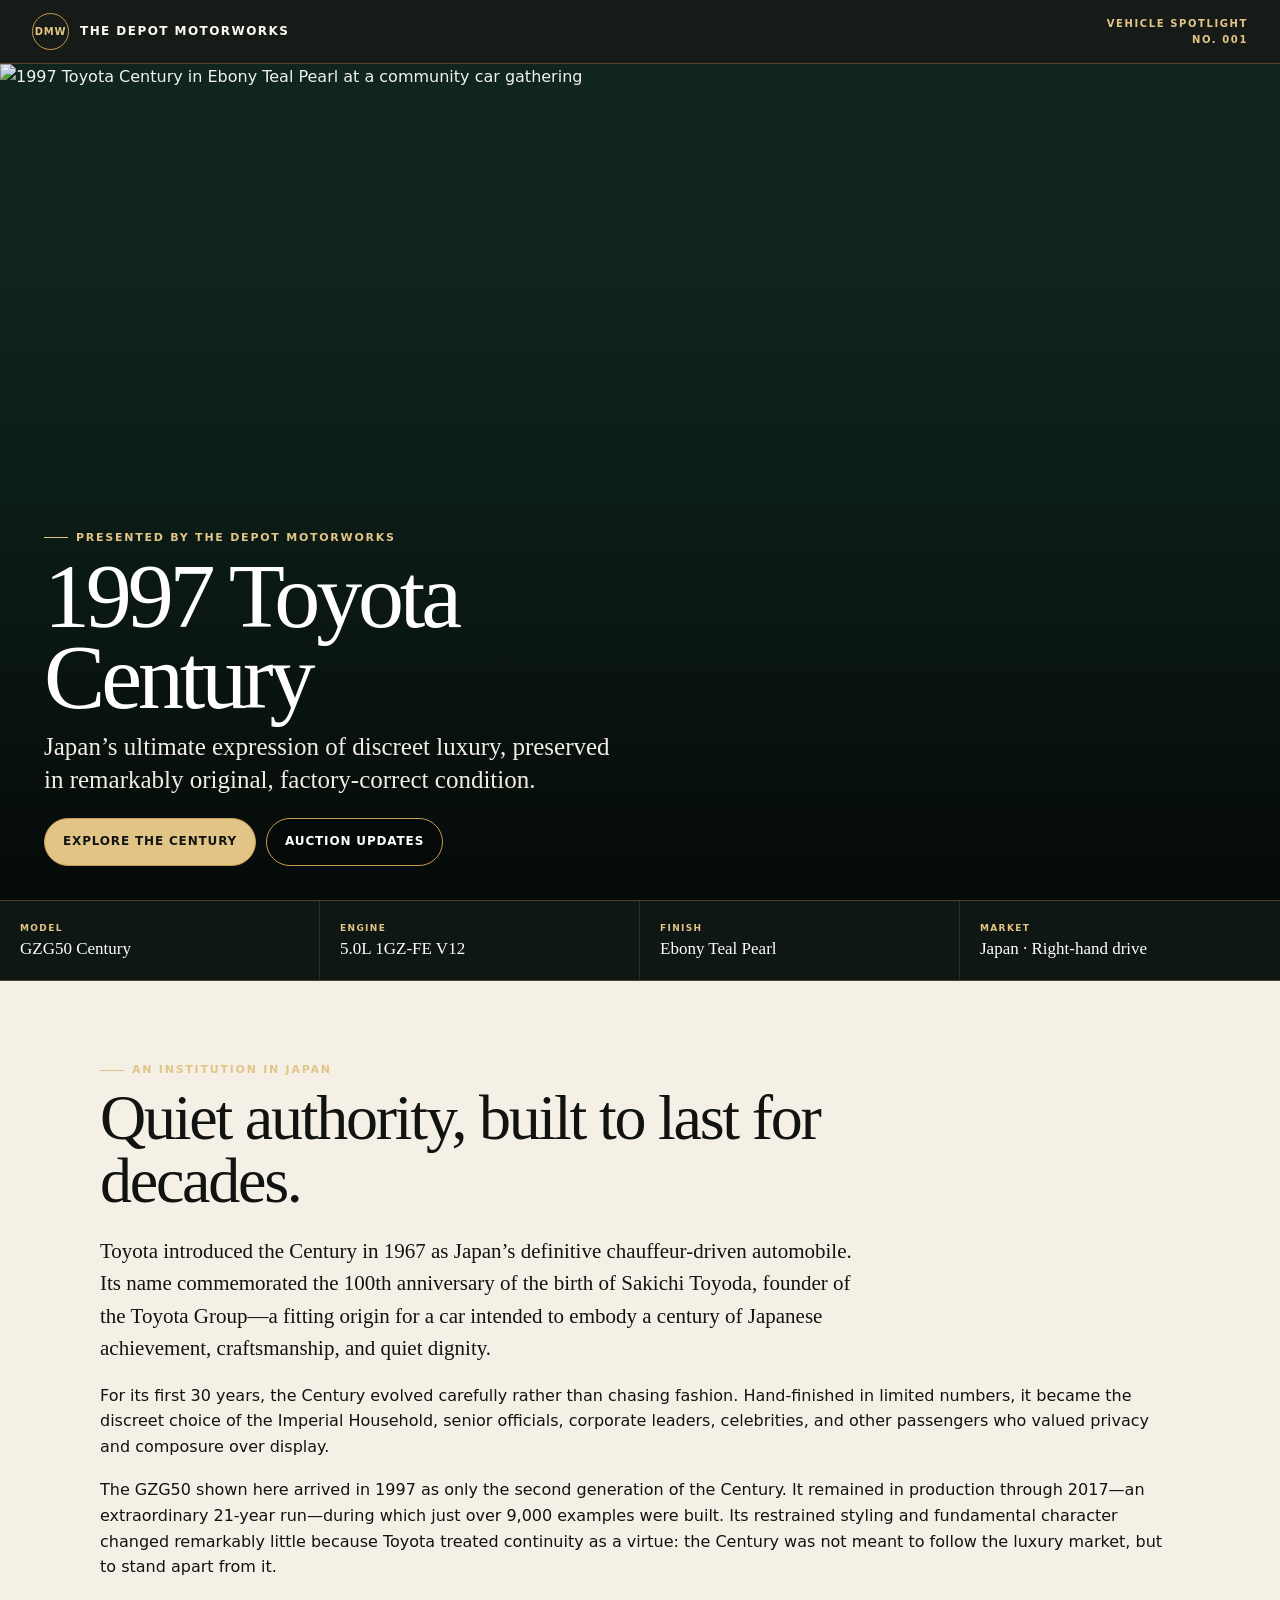
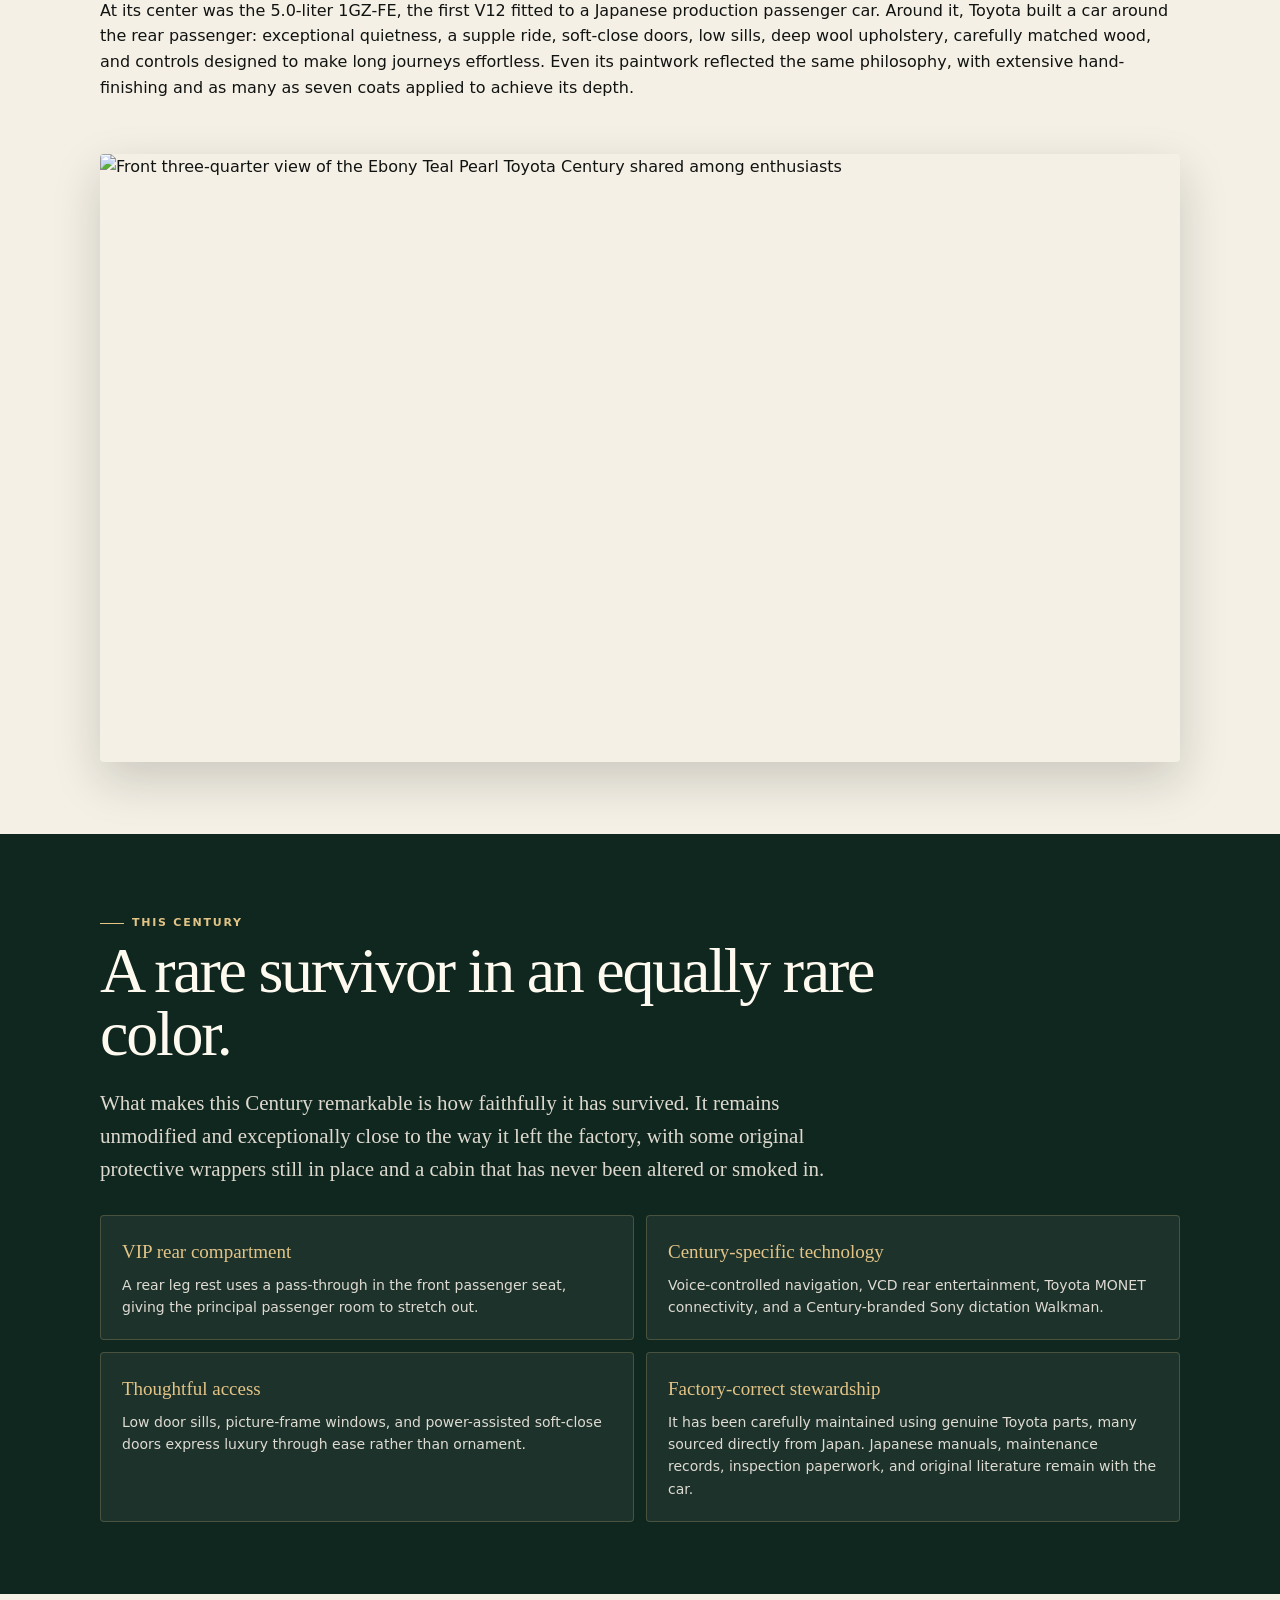
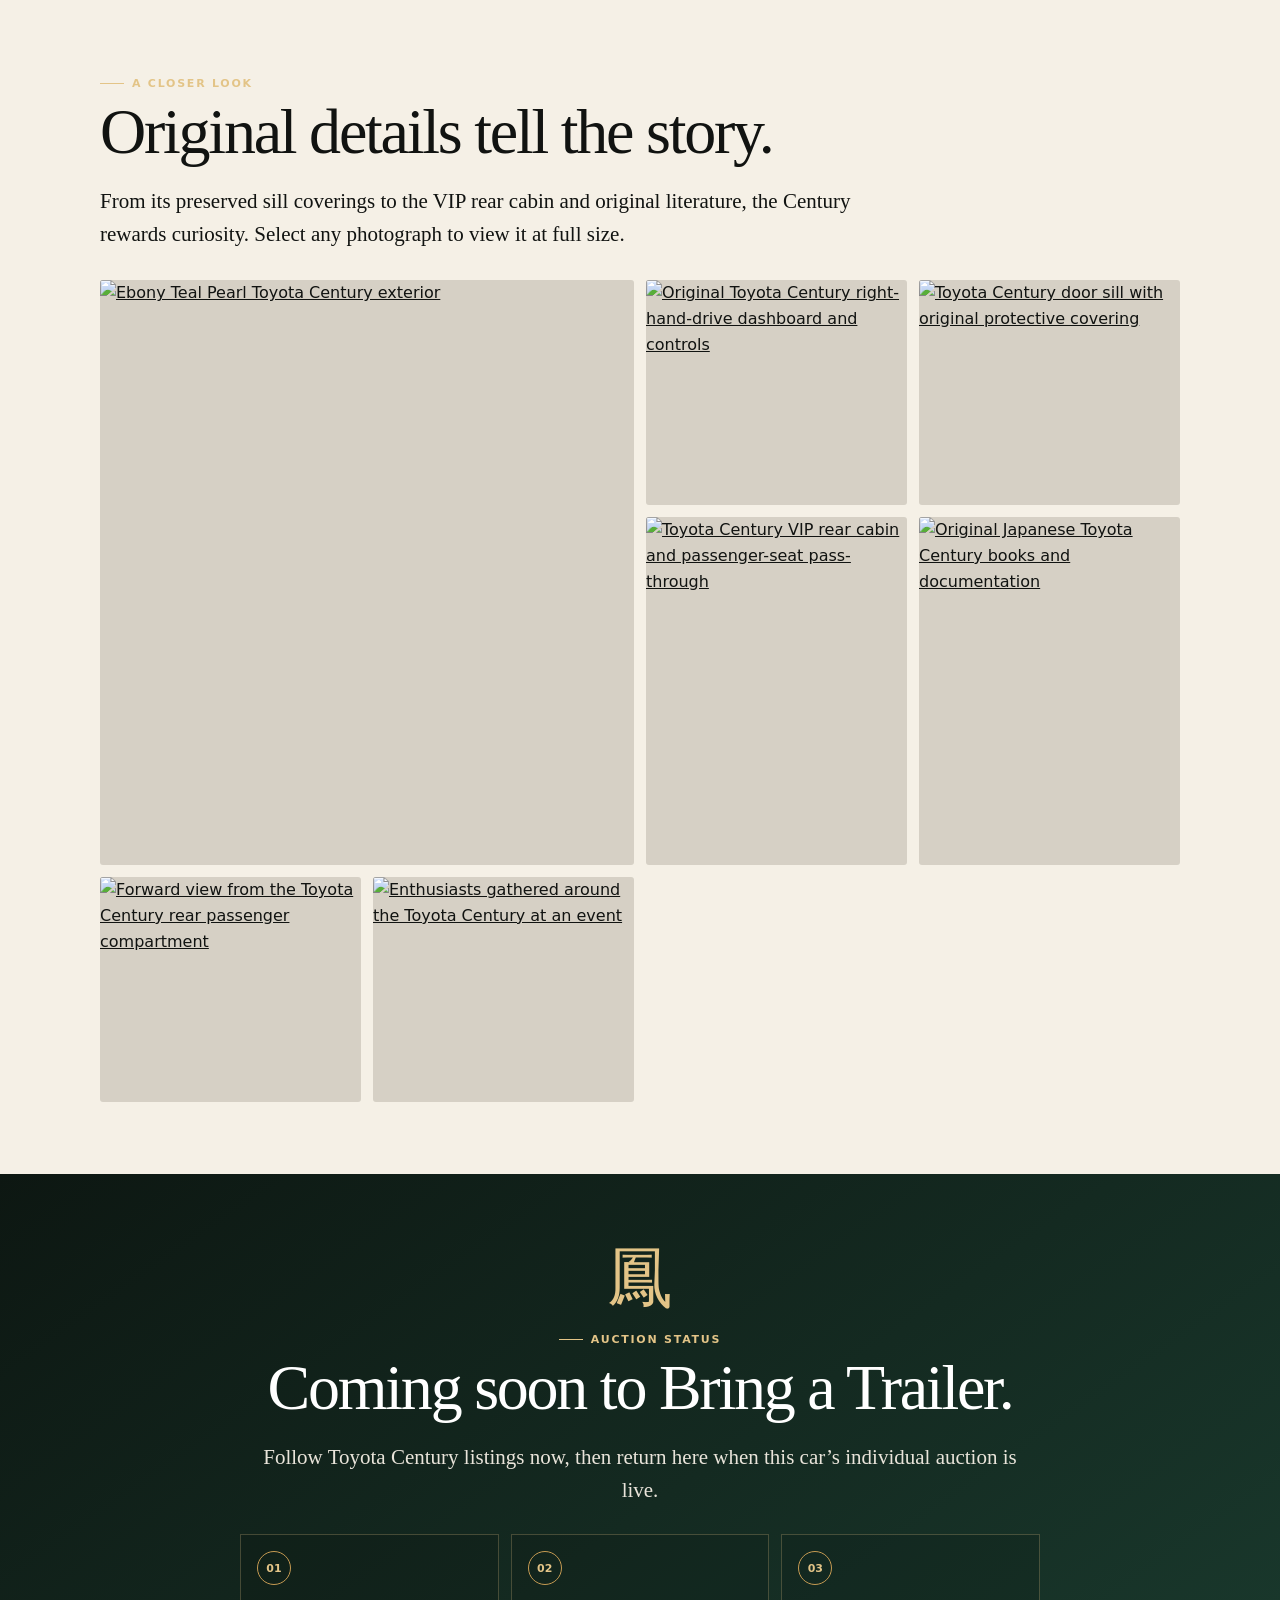
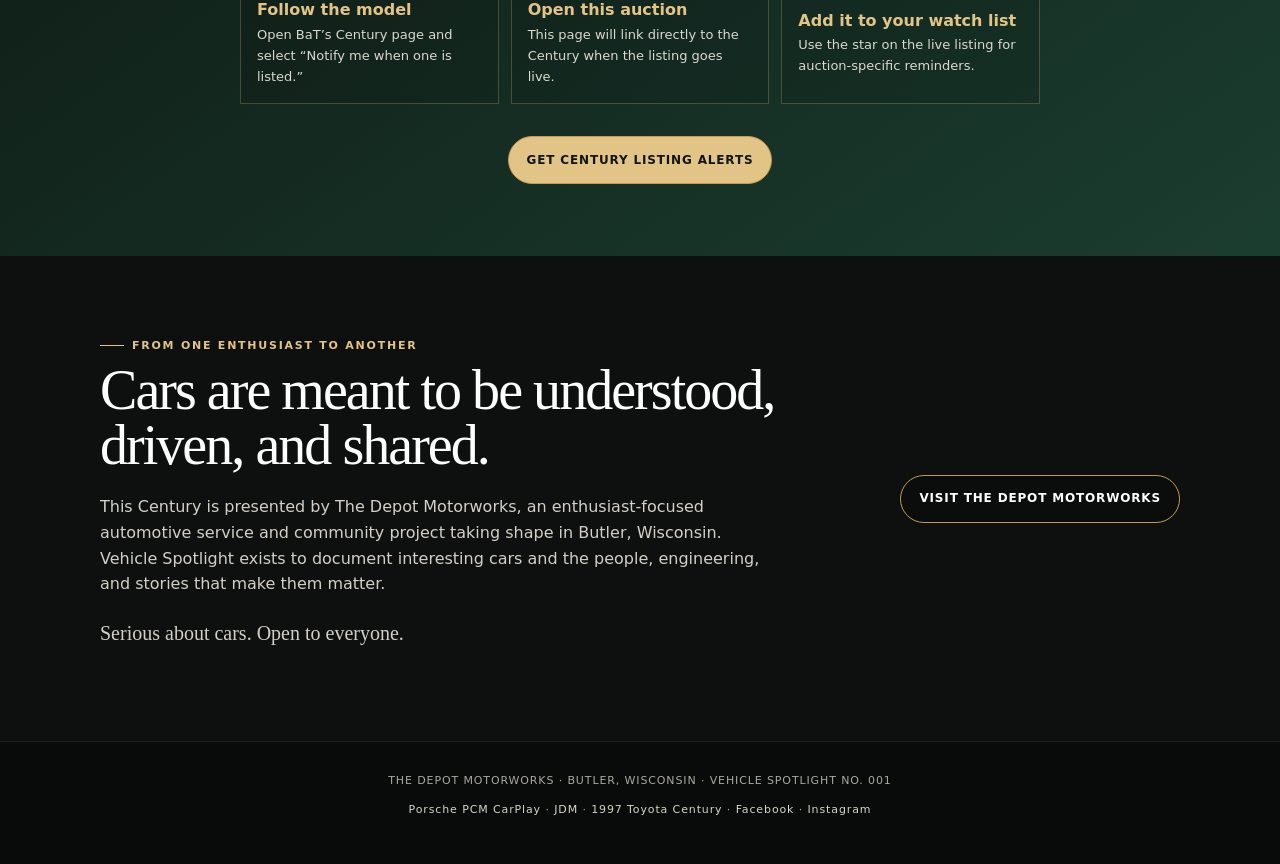
==== commit c4d898cd: "Add a Porsche PCM CarPlay retrofit page for Milwaukee. The new /porsche-pcm-carplay page uses the li" ====
--- a/spotlight/century/index.html
+++ b/spotlight/century/index.html
@@ -23,7 +23,7 @@
     * { box-sizing: border-box; }
     html { scroll-behavior: smooth; }
     body { margin: 0; color: var(--ink); background: var(--paper); font-family: var(--sans); line-height: 1.6; }
-    img { display: block; width: 100%; }
+    img { display: block; width: 100%; height: auto; }
     a { color: inherit; }
     .topbar { position: sticky; top: 0; z-index: 20; display: flex; align-items: center; justify-content: space-between; gap: 16px; padding: 13px 18px; color: var(--cream); background: rgba(13,18,15,.96); border-bottom: 1px solid var(--line); backdrop-filter: blur(14px); }
     .brand { display: flex; align-items: center; gap: 11px; text-decoration: none; }
@@ -109,11 +109,11 @@
   <meta property="og:title" content="1997 Toyota Century | Depot Vehicle Spotlight">
   <meta property="og:description" content="A remarkably preserved 1997 Toyota Century GZG50 in Ebony Teal Pearl, presented by The Depot Motorworks.">
   <meta property="og:url" content="https://thedepotmotorworks.com/spotlight/century/">
-  <meta property="og:image" content="https://thedepotmotorworks.com/spotlight/century/assets/IMG_4057.jpeg">
+  <meta property="og:image" content="https://thedepotmotorworks.com/spotlight/century/assets/IMG_4057.webp">
   <meta name="twitter:card" content="summary_large_image">
   <meta name="twitter:title" content="1997 Toyota Century | Depot Vehicle Spotlight">
   <meta name="twitter:description" content="A remarkably preserved 1997 Toyota Century GZG50 in Ebony Teal Pearl, presented by The Depot Motorworks.">
-  <meta name="twitter:image" content="https://thedepotmotorworks.com/spotlight/century/assets/IMG_4057.jpeg">
+  <meta name="twitter:image" content="https://thedepotmotorworks.com/spotlight/century/assets/IMG_4057.webp">
 </head>
 <body id="top">
   <header class="topbar">
@@ -126,7 +126,7 @@
 
   <main>
     <section class="hero" aria-labelledby="hero-title">
-      <img class="hero-image" src="/spotlight/century/assets/IMG_4057.jpeg" alt="1997 Toyota Century in Ebony Teal Pearl at a community car gathering" fetchpriority="high">
+      <img class="hero-image" src="/spotlight/century/assets/IMG_4057.webp" alt="1997 Toyota Century in Ebony Teal Pearl at a community car gathering" width="1536" height="1152" fetchpriority="high">
       <div class="hero-copy">
         <span class="eyebrow">Presented by The Depot Motorworks</span>
         <h1 id="hero-title">1997 Toyota Century</h1>
@@ -155,7 +155,7 @@
           <p>The GZG50 shown here arrived in 1997 as only the second generation of the Century. It remained in production through 2017—an extraordinary 21-year run—during which just over 9,000 examples were built. Its restrained styling and fundamental character changed remarkably little because Toyota treated continuity as a virtue: the Century was not meant to follow the luxury market, but to stand apart from it.</p>
           <p>At its center was the 5.0-liter 1GZ-FE, the first V12 fitted to a Japanese production passenger car. Around it, Toyota built a car around the rear passenger: exceptional quietness, a supple ride, soft-close doors, low sills, deep wool upholstery, carefully matched wood, and controls designed to make long journeys effortless. Even its paintwork reflected the same philosophy, with extensive hand-finishing and as many as seven coats applied to achieve its depth.</p>
         </div>
-        <img class="story-image" src="/spotlight/century/assets/IMG_5547(1).jpeg" alt="Front three-quarter view of the Ebony Teal Pearl Toyota Century shared among enthusiasts" loading="lazy">
+        <img class="story-image" src="/spotlight/century/assets/IMG_5547(1).webp" alt="Front three-quarter view of the Ebony Teal Pearl Toyota Century shared among enthusiasts" width="1200" height="900" loading="lazy" decoding="async">
       </div>
     </section>
 
@@ -179,13 +179,13 @@
         <h2>Original details tell the story.</h2>
         <p class="lead">From its preserved sill coverings to the VIP rear cabin and original literature, the Century rewards curiosity. Select any photograph to view it at full size.</p>
         <div class="gallery">
-          <a href="/spotlight/century/assets/8BC17B94-C4DE-48FC-9336-C5D8B65988B4.jpeg"><img src="/spotlight/century/assets/8BC17B94-C4DE-48FC-9336-C5D8B65988B4.jpeg" alt="Ebony Teal Pearl Toyota Century exterior" loading="lazy"></a>
-          <a href="/spotlight/century/assets/dashboard-controls.jpeg"><img src="/spotlight/century/assets/dashboard-controls.jpeg" alt="Original Toyota Century right-hand-drive dashboard and controls" loading="lazy"></a>
-          <a href="/spotlight/century/assets/century-door-sill.jpeg"><img src="/spotlight/century/assets/century-door-sill.jpeg" alt="Toyota Century door sill with original protective covering" loading="lazy"></a>
-          <a href="/spotlight/century/assets/rear-cabin-vip-seat.jpeg"><img src="/spotlight/century/assets/rear-cabin-vip-seat.jpeg" alt="Toyota Century VIP rear cabin and passenger-seat pass-through" loading="lazy"></a>
-          <a href="/spotlight/century/assets/original-documents.jpeg"><img src="/spotlight/century/assets/original-documents.jpeg" alt="Original Japanese Toyota Century books and documentation" loading="lazy"></a>
-          <a href="/spotlight/century/assets/rear-passenger-view.jpeg"><img src="/spotlight/century/assets/rear-passenger-view.jpeg" alt="Forward view from the Toyota Century rear passenger compartment" loading="lazy"></a>
-          <a href="/spotlight/century/assets/century-crowd.jpeg"><img src="/spotlight/century/assets/century-crowd.jpeg" alt="Enthusiasts gathered around the Toyota Century at an event" loading="lazy"></a>
+          <a href="/spotlight/century/assets/8BC17B94-C4DE-48FC-9336-C5D8B65988B4.webp"><img src="/spotlight/century/assets/8BC17B94-C4DE-48FC-9336-C5D8B65988B4.webp" alt="Ebony Teal Pearl Toyota Century exterior" width="1200" height="675" loading="lazy" decoding="async"></a>
+          <a href="/spotlight/century/assets/dashboard-controls.webp"><img src="/spotlight/century/assets/dashboard-controls.webp" alt="Original Toyota Century right-hand-drive dashboard and controls" width="1200" height="900" loading="lazy" decoding="async"></a>
+          <a href="/spotlight/century/assets/century-door-sill.webp"><img src="/spotlight/century/assets/century-door-sill.webp" alt="Toyota Century door sill with original protective covering" width="1200" height="900" loading="lazy" decoding="async"></a>
+          <a href="/spotlight/century/assets/rear-cabin-vip-seat.webp"><img src="/spotlight/century/assets/rear-cabin-vip-seat.webp" alt="Toyota Century VIP rear cabin and passenger-seat pass-through" width="1200" height="900" loading="lazy" decoding="async"></a>
+          <a href="/spotlight/century/assets/original-documents.webp"><img src="/spotlight/century/assets/original-documents.webp" alt="Original Japanese Toyota Century books and documentation" width="960" height="1280" loading="lazy" decoding="async"></a>
+          <a href="/spotlight/century/assets/rear-passenger-view.webp"><img src="/spotlight/century/assets/rear-passenger-view.webp" alt="Forward view from the Toyota Century rear passenger compartment" width="1200" height="900" loading="lazy" decoding="async"></a>
+          <a href="/spotlight/century/assets/century-crowd.webp"><img src="/spotlight/century/assets/century-crowd.webp" alt="Enthusiasts gathered around the Toyota Century at an event" width="1200" height="900" loading="lazy" decoding="async"></a>
         </div>
       </div>
     </section>
@@ -218,6 +218,6 @@
     </section>
   </main>
 
-  <footer>THE DEPOT MOTORWORKS · BUTLER, WISCONSIN · VEHICLE SPOTLIGHT NO. 001<div class="spotlight-social"><a href="/jdm">JDM</a><span aria-hidden="true"> · </span><a href="/spotlight/century/">1997 Toyota Century</a><span aria-hidden="true"> · </span><a href="https://www.facebook.com/profile.php?id=61592603219279" target="_blank" rel="noopener noreferrer" aria-label="The Depot Motorworks on Facebook">Facebook</a><span aria-hidden="true"> · </span><a href="https://www.instagram.com/thedepotmotorworks/" target="_blank" rel="noopener noreferrer" aria-label="The Depot Motorworks on Instagram">Instagram</a></div></footer>
+  <footer>THE DEPOT MOTORWORKS · BUTLER, WISCONSIN · VEHICLE SPOTLIGHT NO. 001<div class="spotlight-social"><a href="/porsche-pcm-carplay">Porsche PCM CarPlay</a><span aria-hidden="true"> · </span><a href="/jdm">JDM</a><span aria-hidden="true"> · </span><a href="/spotlight/century/">1997 Toyota Century</a><span aria-hidden="true"> · </span><a href="https://www.facebook.com/profile.php?id=61592603219279" target="_blank" rel="noopener noreferrer" aria-label="The Depot Motorworks on Facebook">Facebook</a><span aria-hidden="true"> · </span><a href="https://www.instagram.com/thedepotmotorworks/" target="_blank" rel="noopener noreferrer" aria-label="The Depot Motorworks on Instagram">Instagram</a></div></footer>
 </body>
 </html>
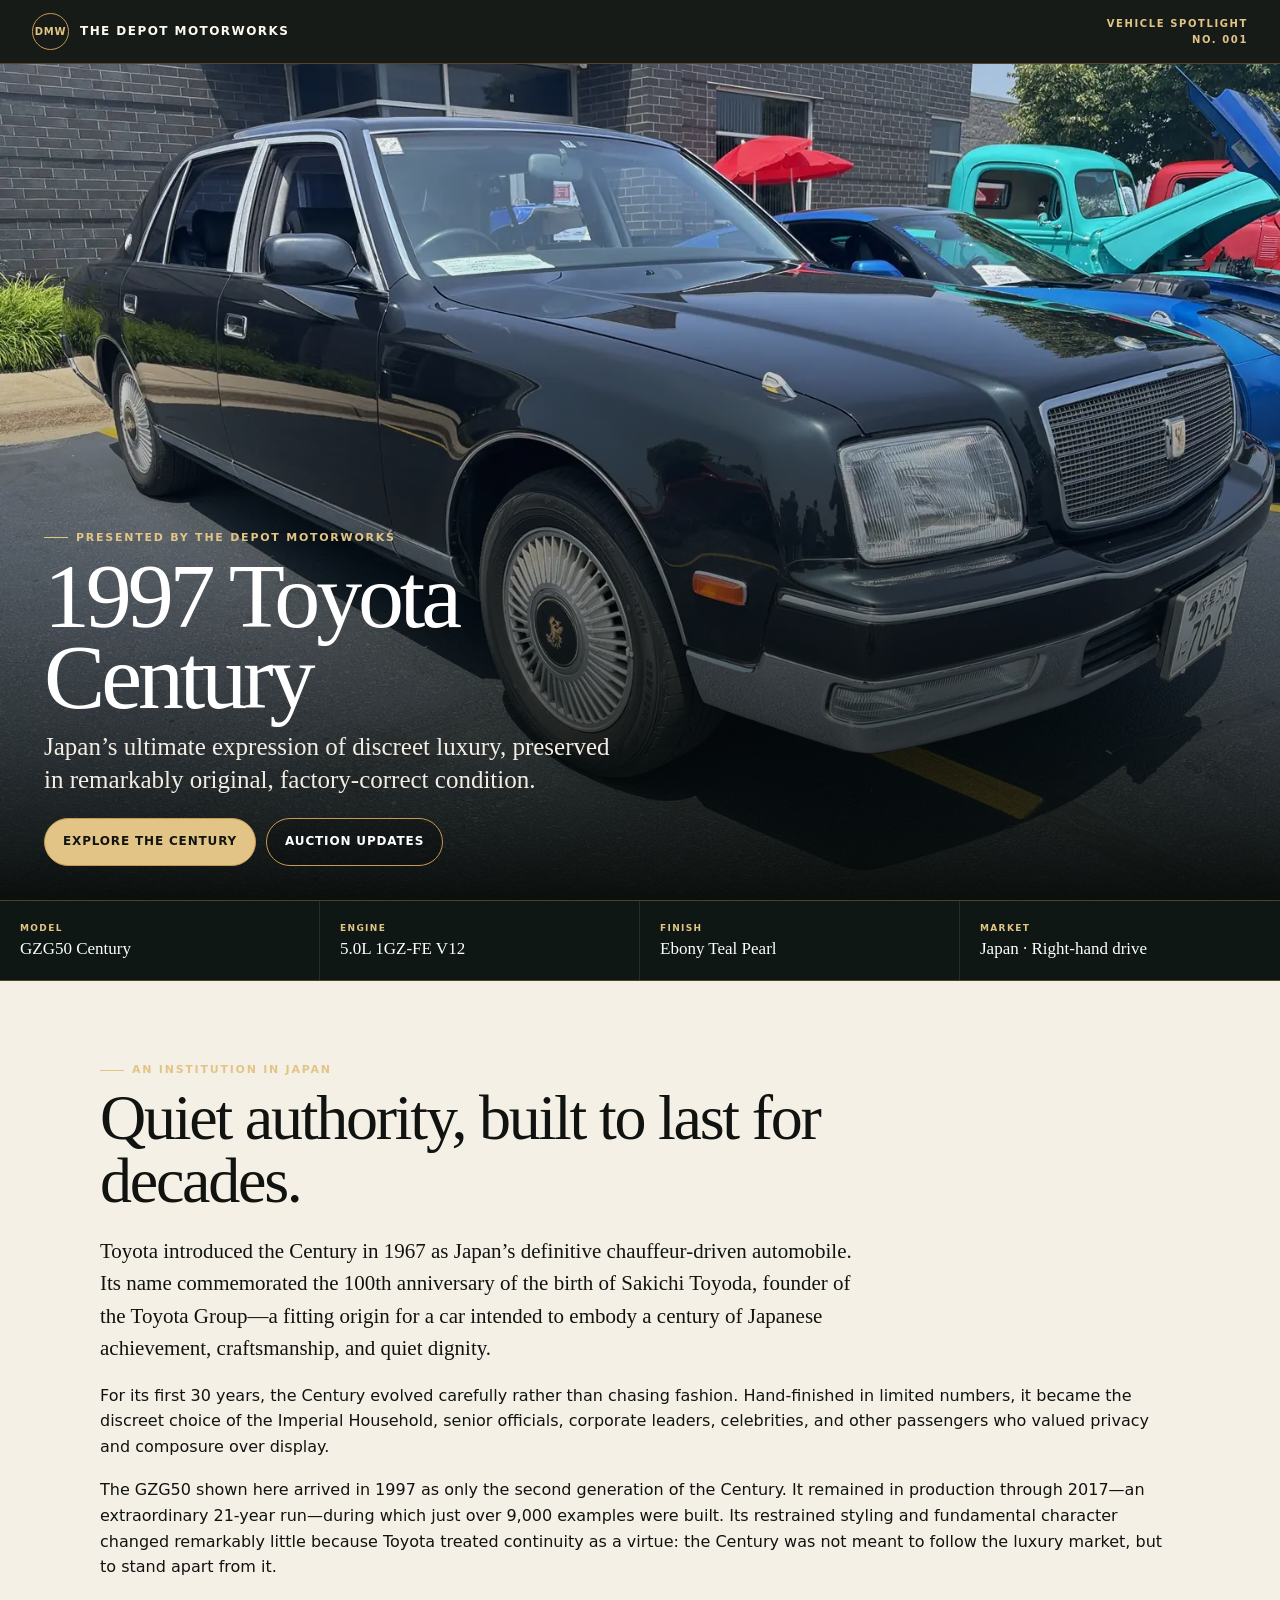
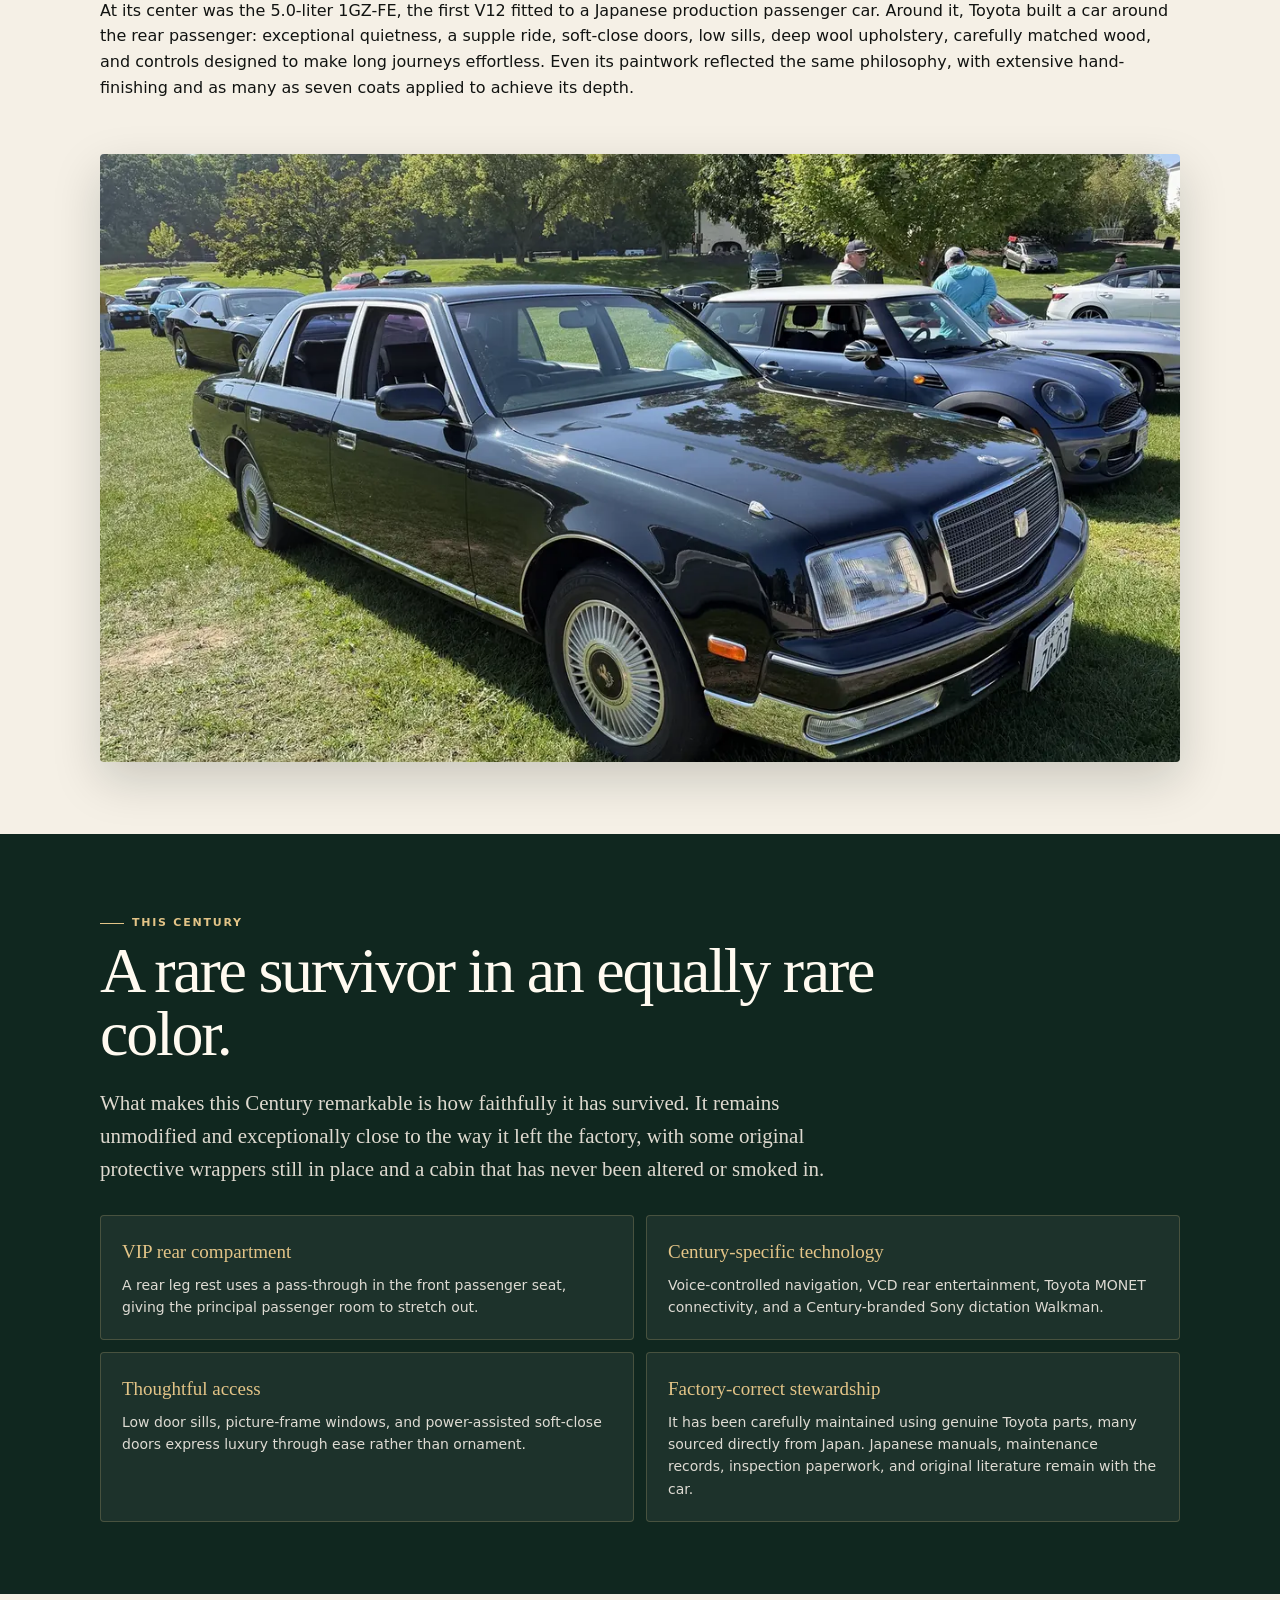
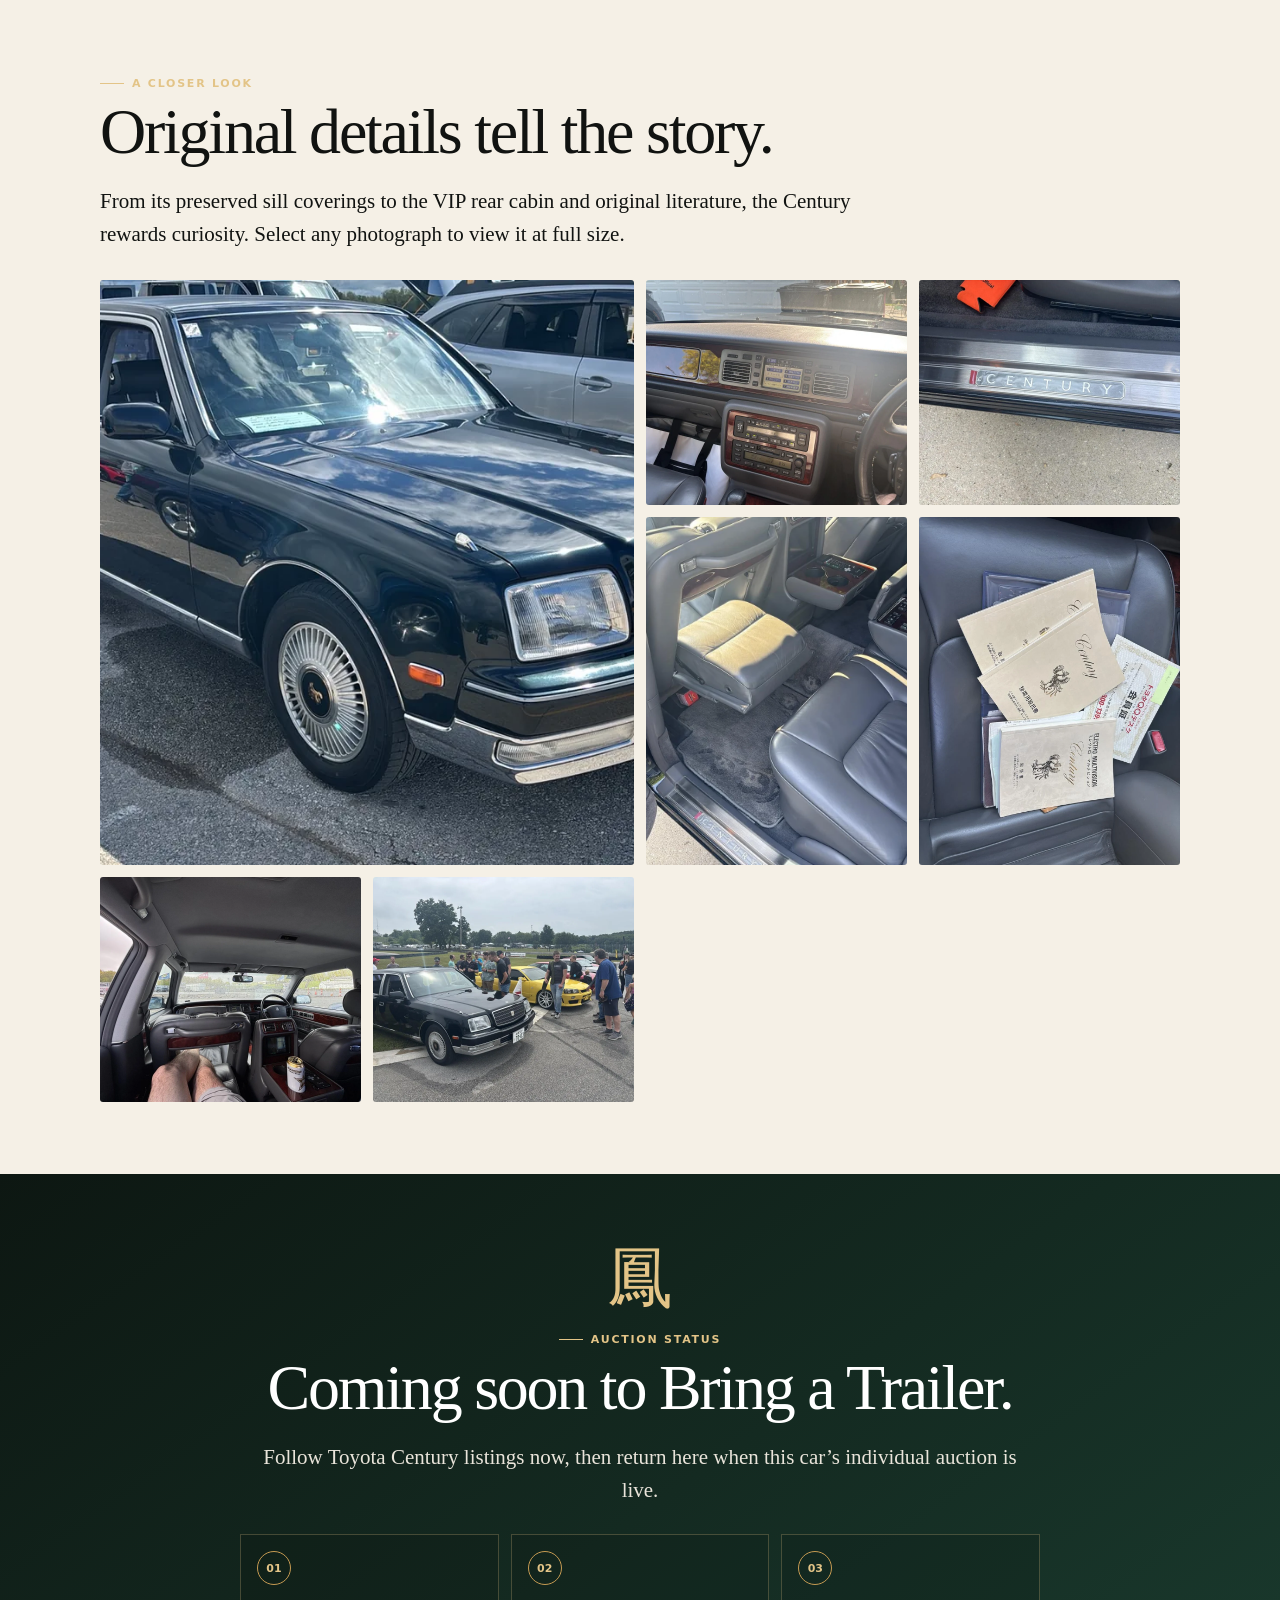
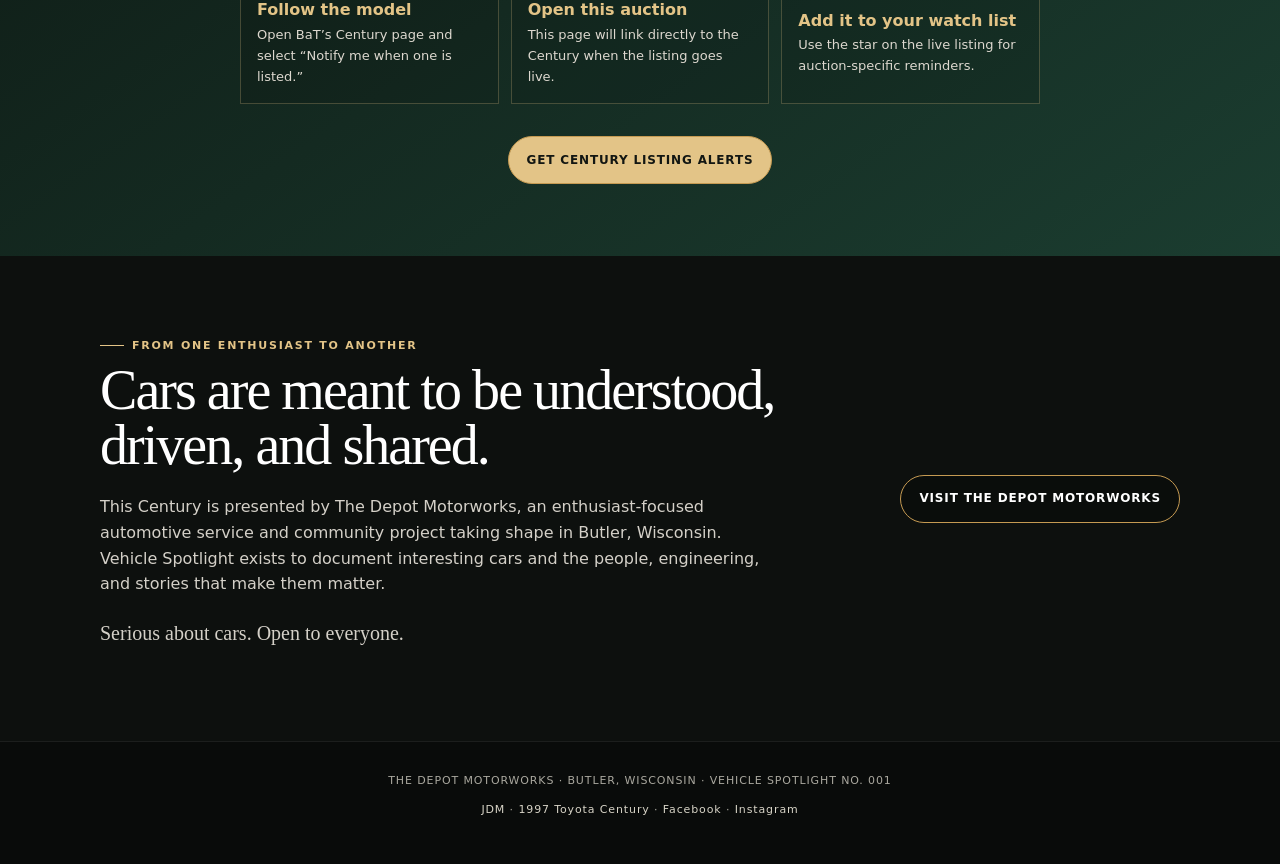
==== commit 151071c0: "Canonicalize production hosts and compress content images. Add a Pages middleware that 301s only www" ====
--- a/spotlight/century/index.html
+++ b/spotlight/century/index.html
@@ -218,6 +218,6 @@
     </section>
   </main>
 
-  <footer>THE DEPOT MOTORWORKS · BUTLER, WISCONSIN · VEHICLE SPOTLIGHT NO. 001<div class="spotlight-social"><a href="/porsche-pcm-carplay">Porsche PCM CarPlay</a><span aria-hidden="true"> · </span><a href="/jdm">JDM</a><span aria-hidden="true"> · </span><a href="/spotlight/century/">1997 Toyota Century</a><span aria-hidden="true"> · </span><a href="https://www.facebook.com/profile.php?id=61592603219279" target="_blank" rel="noopener noreferrer" aria-label="The Depot Motorworks on Facebook">Facebook</a><span aria-hidden="true"> · </span><a href="https://www.instagram.com/thedepotmotorworks/" target="_blank" rel="noopener noreferrer" aria-label="The Depot Motorworks on Instagram">Instagram</a></div></footer>
+  <footer>THE DEPOT MOTORWORKS · BUTLER, WISCONSIN · VEHICLE SPOTLIGHT NO. 001<div class="spotlight-social"><a href="/jdm">JDM</a><span aria-hidden="true"> · </span><a href="/spotlight/century/">1997 Toyota Century</a><span aria-hidden="true"> · </span><a href="https://www.facebook.com/profile.php?id=61592603219279" target="_blank" rel="noopener noreferrer" aria-label="The Depot Motorworks on Facebook">Facebook</a><span aria-hidden="true"> · </span><a href="https://www.instagram.com/thedepotmotorworks/" target="_blank" rel="noopener noreferrer" aria-label="The Depot Motorworks on Instagram">Instagram</a></div></footer>
 </body>
 </html>
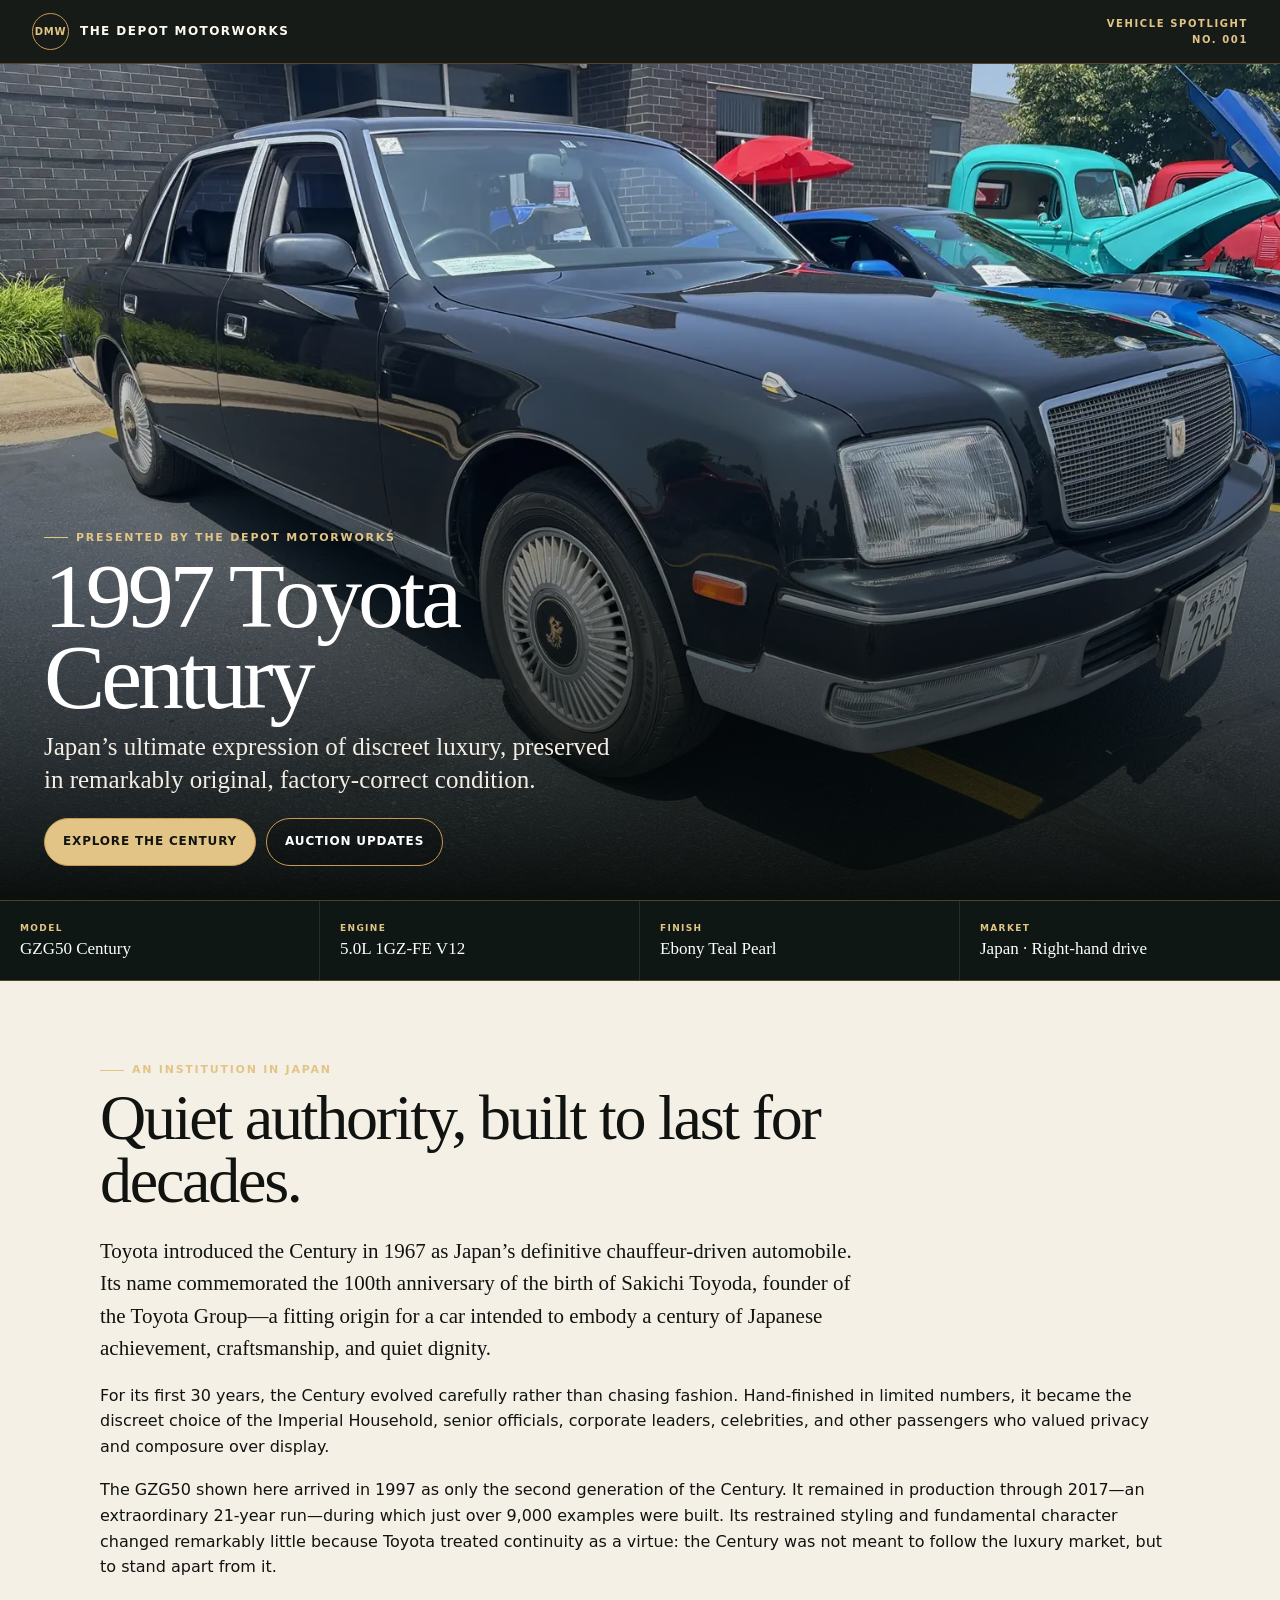
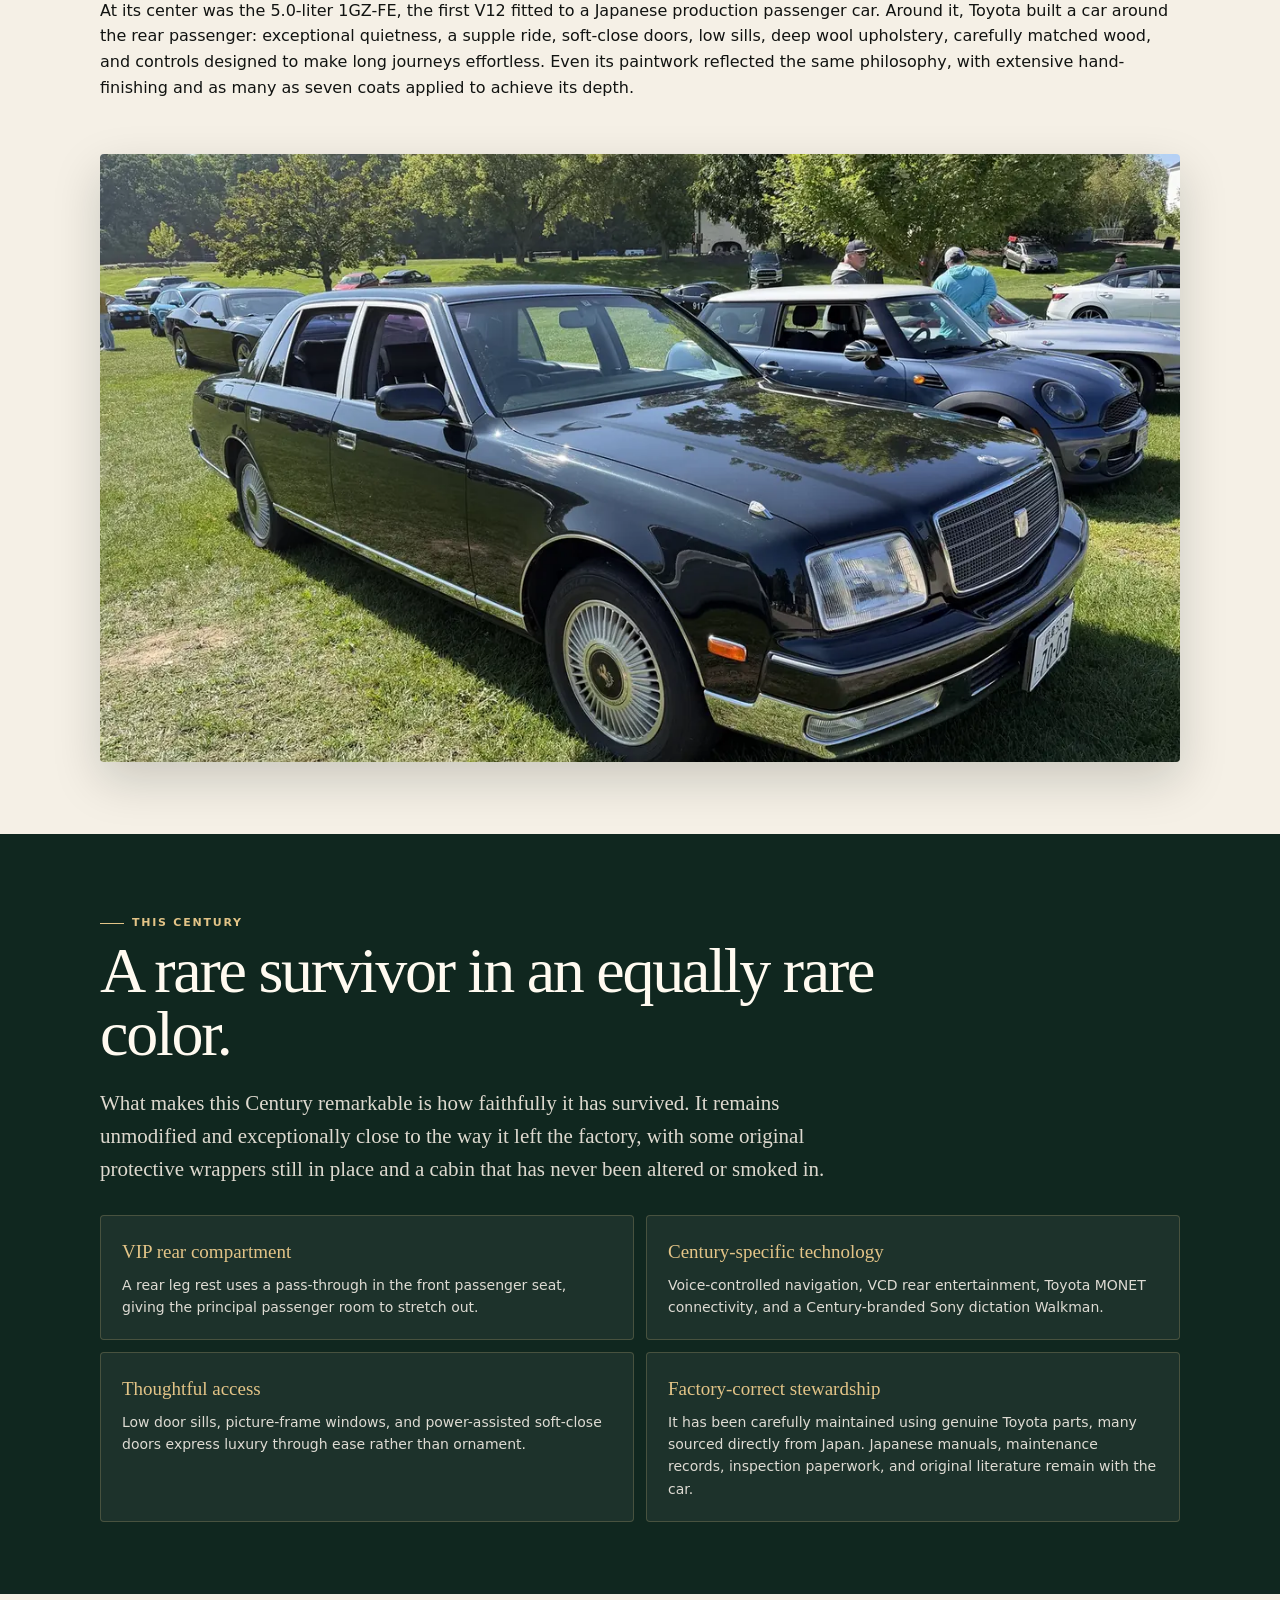
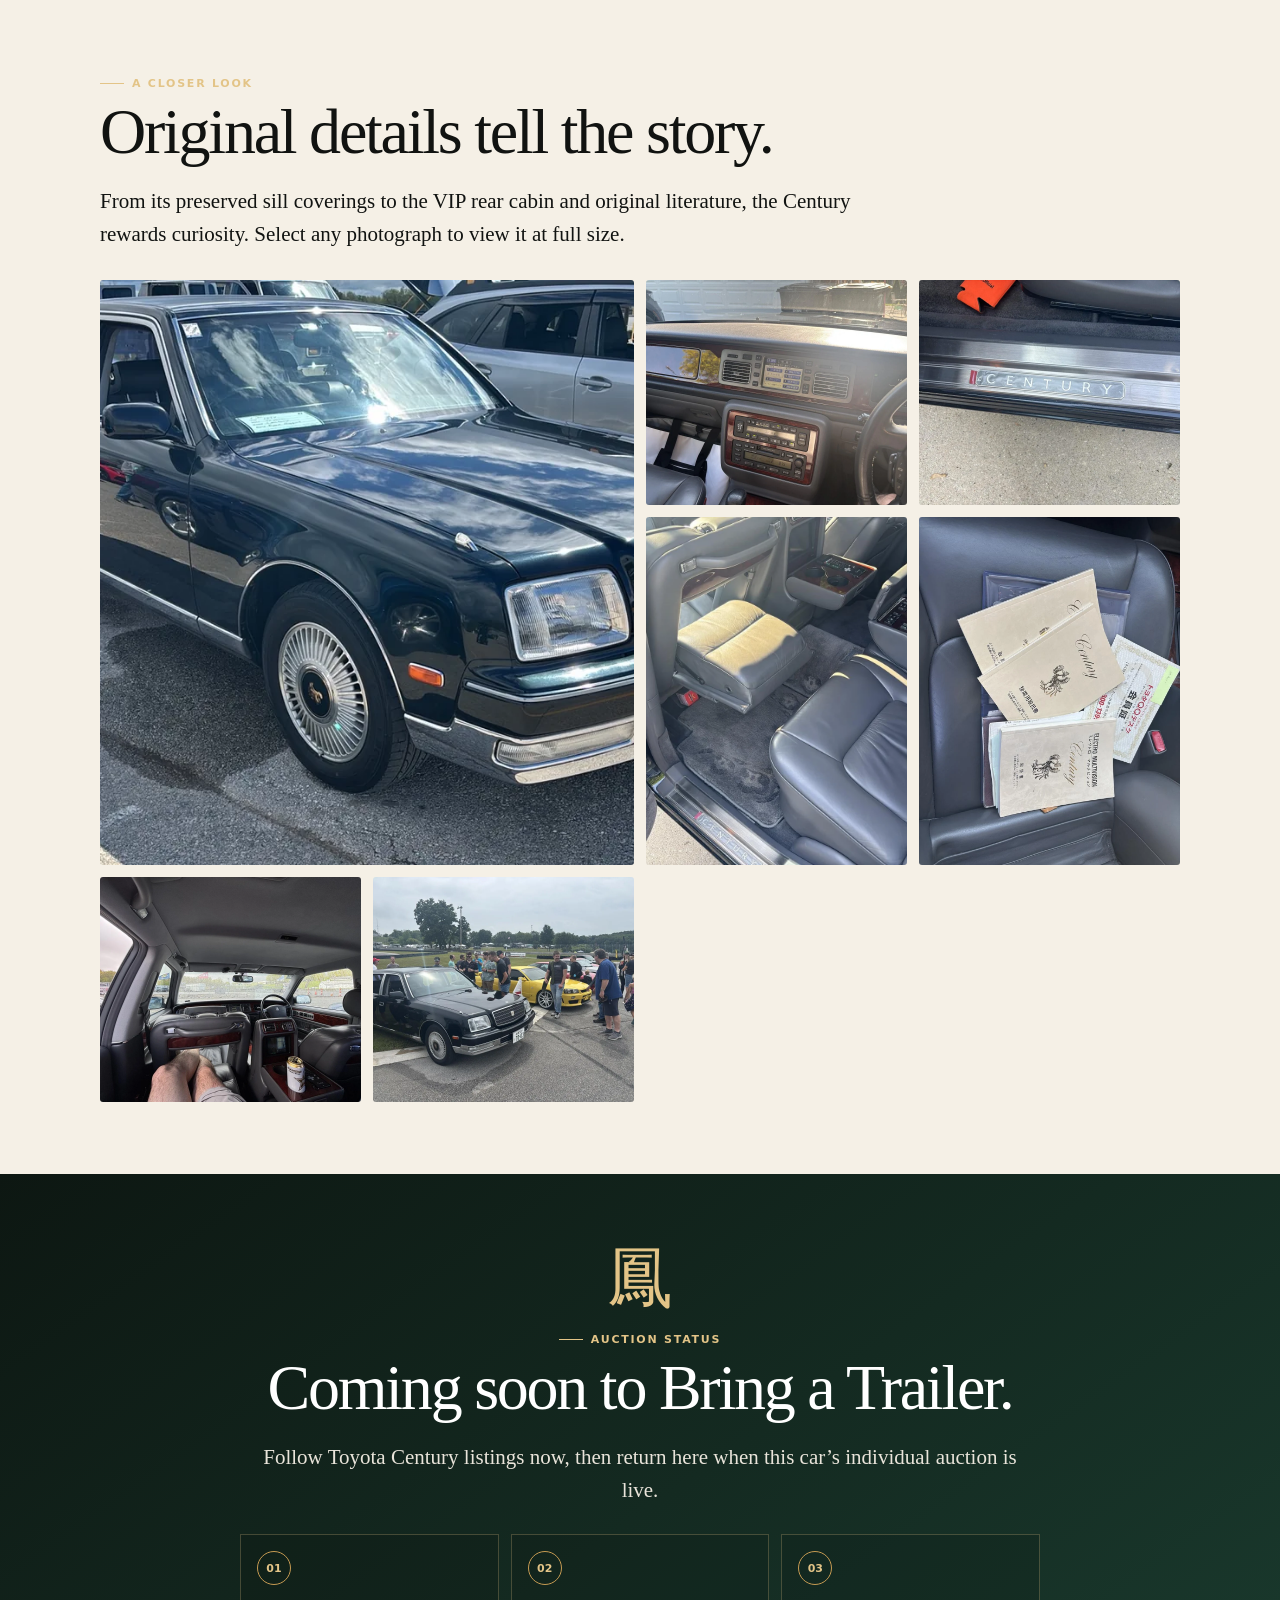
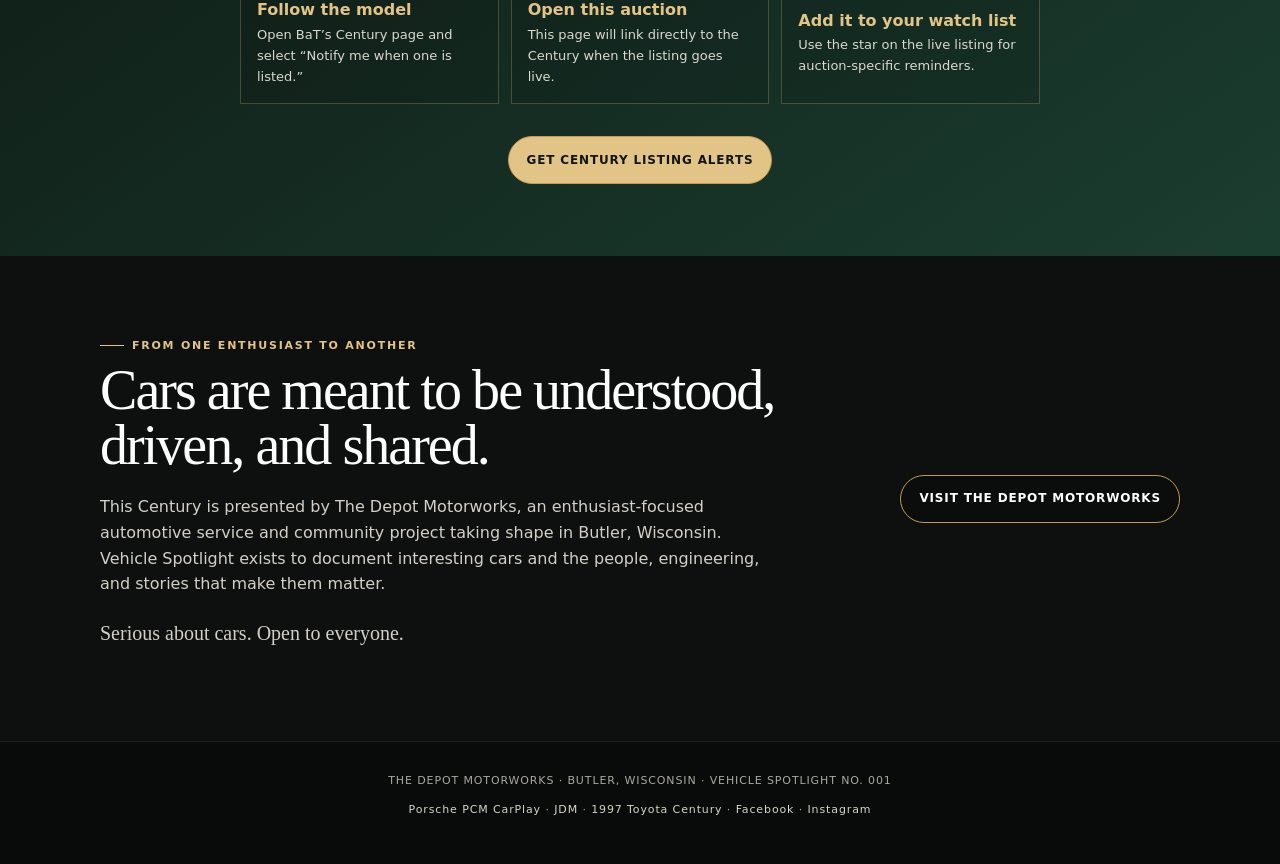
==== commit 5a6c58a5: "Merge 6476671f65c4ab2762ef1a712cfdec436d05b096 into d80f7ad6c0e4baab889816919c40d119bc5b783a" ====
--- a/spotlight/century/index.html
+++ b/spotlight/century/index.html
@@ -218,6 +218,6 @@
     </section>
   </main>
 
-  <footer>THE DEPOT MOTORWORKS · BUTLER, WISCONSIN · VEHICLE SPOTLIGHT NO. 001<div class="spotlight-social"><a href="/jdm">JDM</a><span aria-hidden="true"> · </span><a href="/spotlight/century/">1997 Toyota Century</a><span aria-hidden="true"> · </span><a href="https://www.facebook.com/profile.php?id=61592603219279" target="_blank" rel="noopener noreferrer" aria-label="The Depot Motorworks on Facebook">Facebook</a><span aria-hidden="true"> · </span><a href="https://www.instagram.com/thedepotmotorworks/" target="_blank" rel="noopener noreferrer" aria-label="The Depot Motorworks on Instagram">Instagram</a></div></footer>
+  <footer>THE DEPOT MOTORWORKS · BUTLER, WISCONSIN · VEHICLE SPOTLIGHT NO. 001<div class="spotlight-social"><a href="/porsche-pcm-carplay">Porsche PCM CarPlay</a><span aria-hidden="true"> · </span><a href="/jdm">JDM</a><span aria-hidden="true"> · </span><a href="/spotlight/century/">1997 Toyota Century</a><span aria-hidden="true"> · </span><a href="https://www.facebook.com/profile.php?id=61592603219279" target="_blank" rel="noopener noreferrer" aria-label="The Depot Motorworks on Facebook">Facebook</a><span aria-hidden="true"> · </span><a href="https://www.instagram.com/thedepotmotorworks/" target="_blank" rel="noopener noreferrer" aria-label="The Depot Motorworks on Instagram">Instagram</a></div></footer>
 </body>
 </html>
